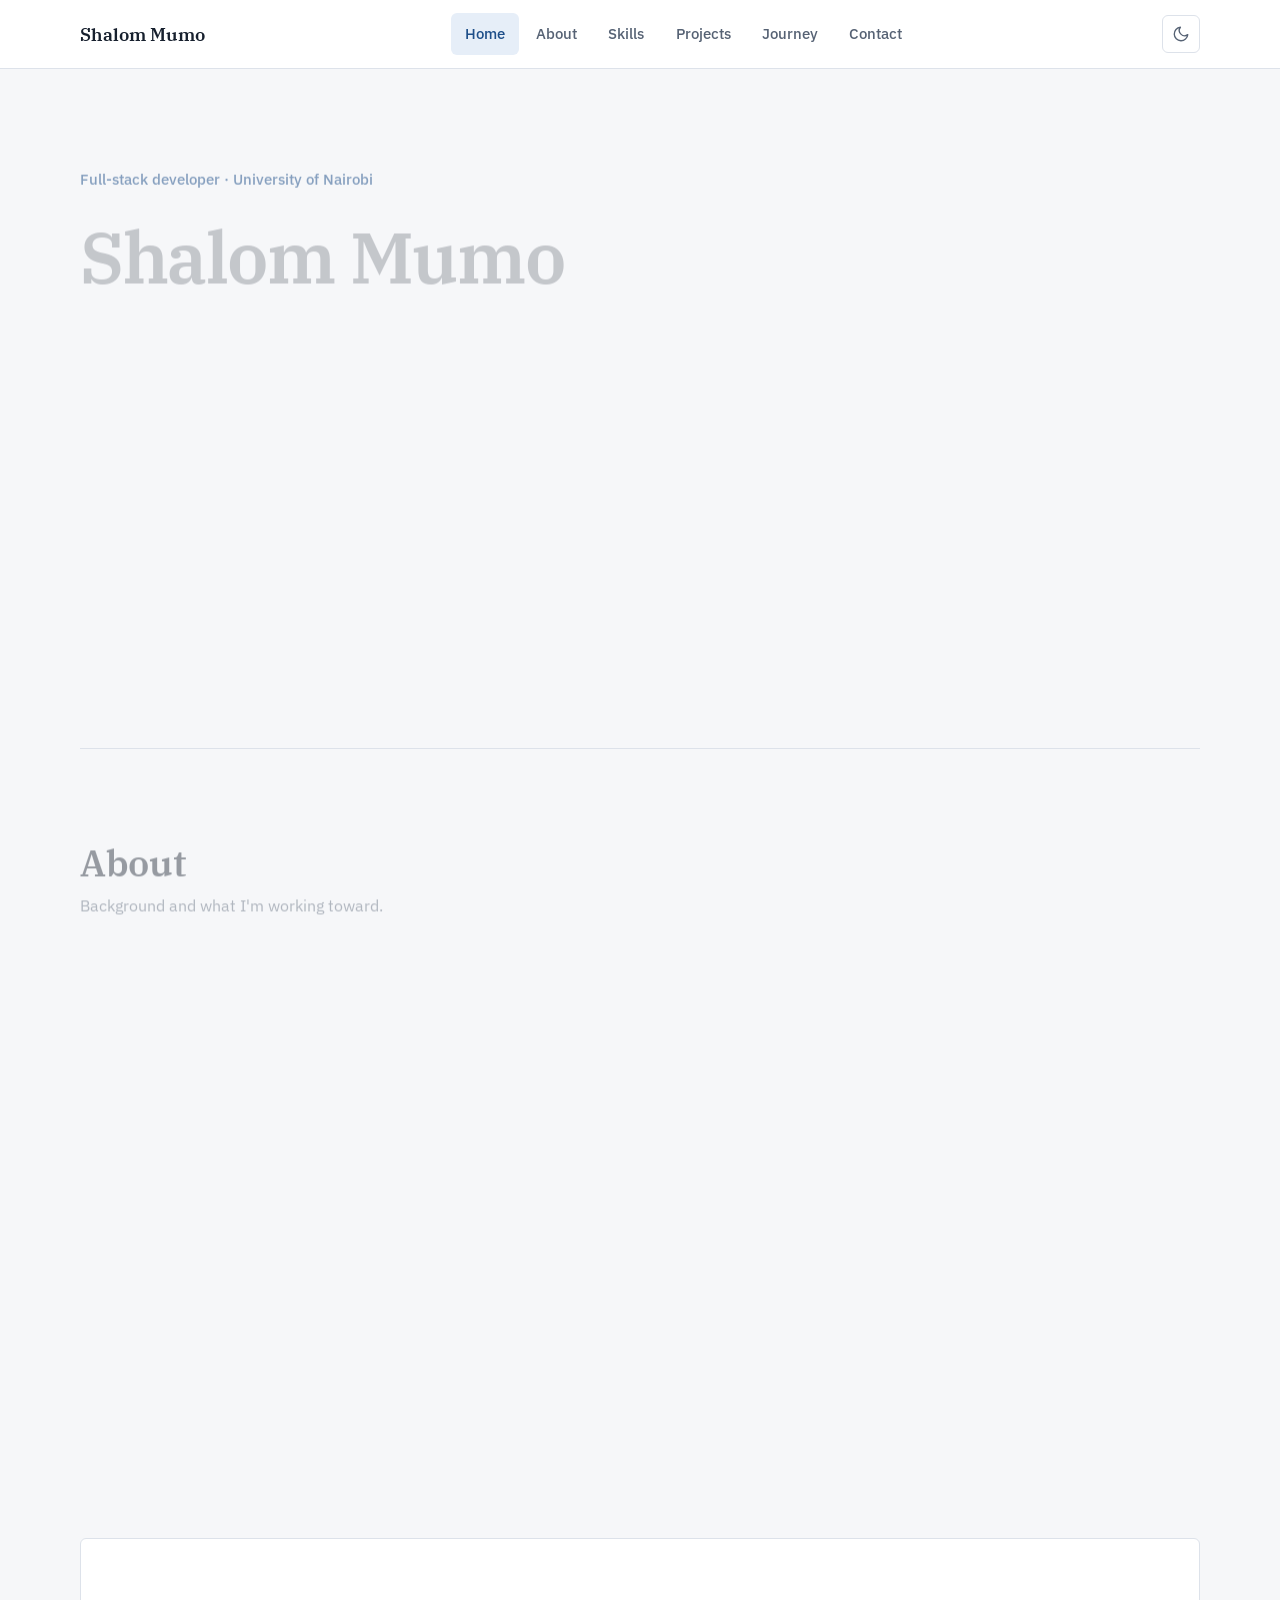
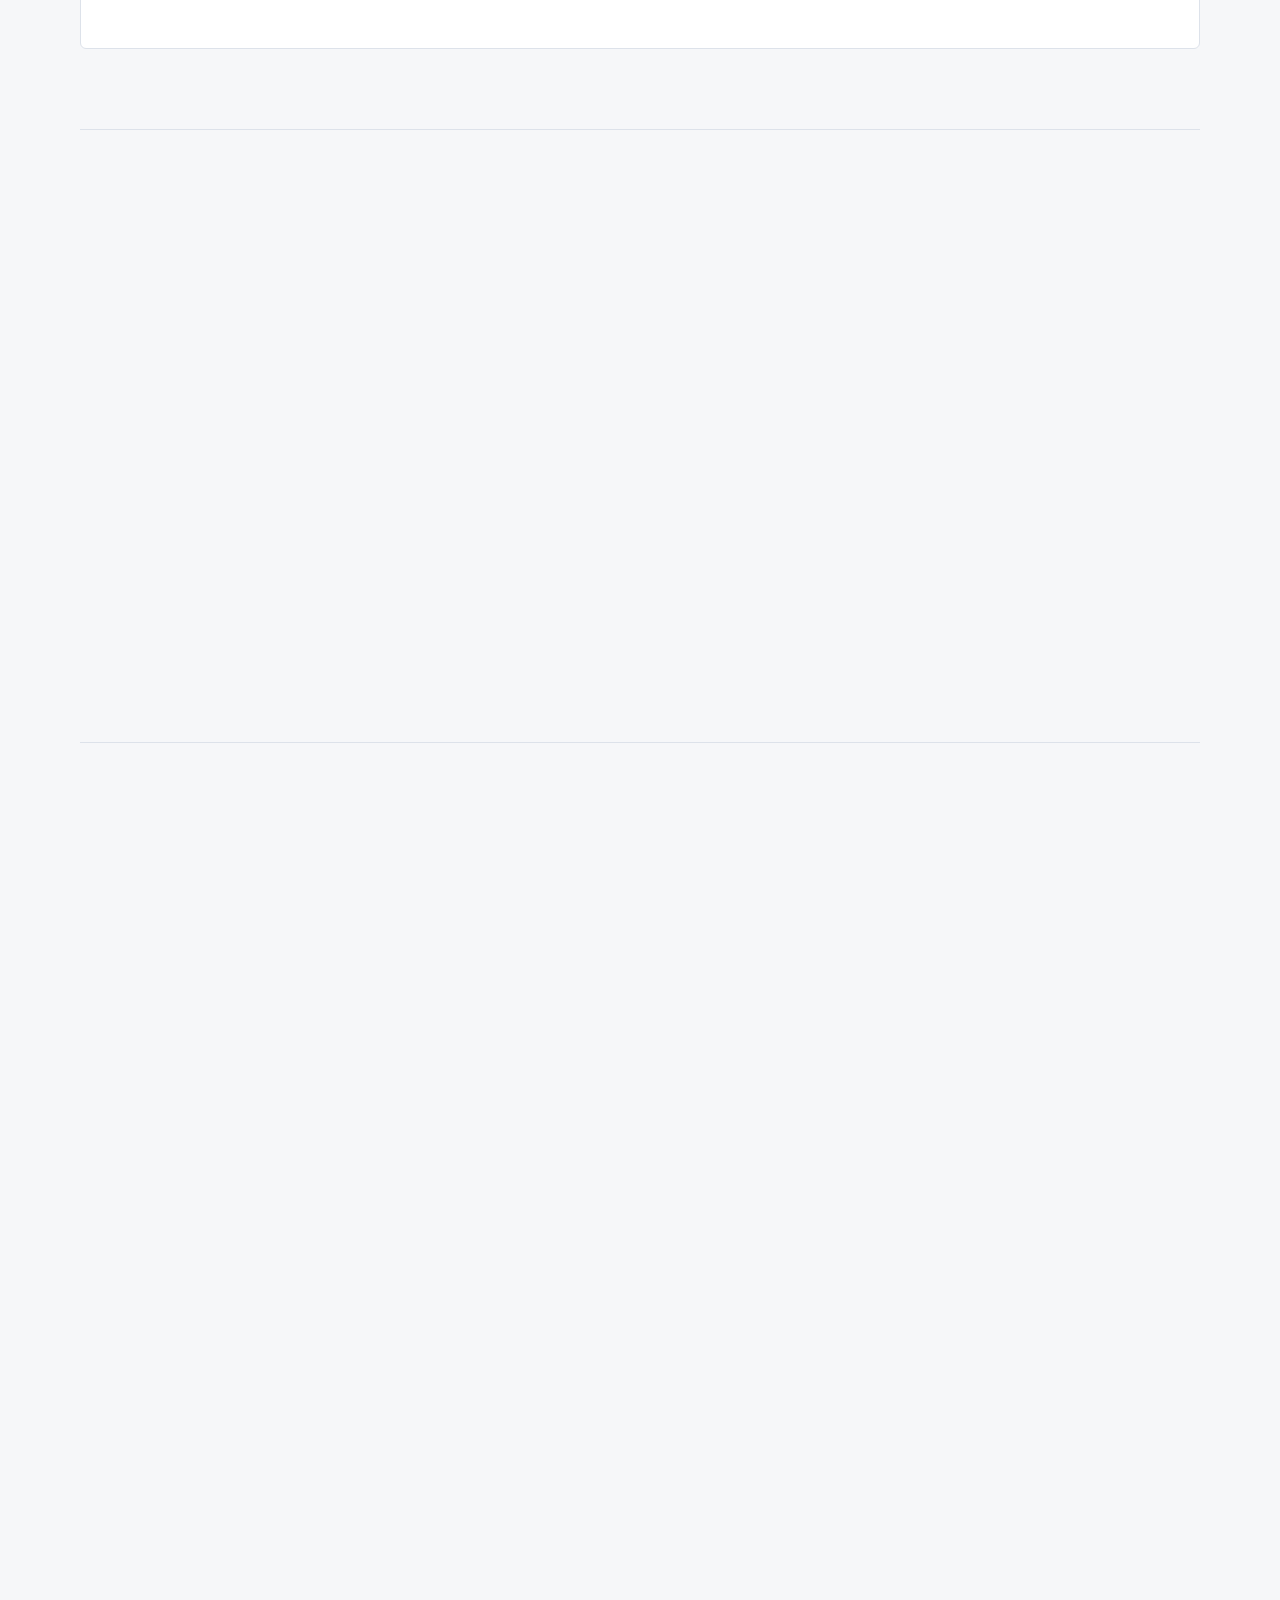
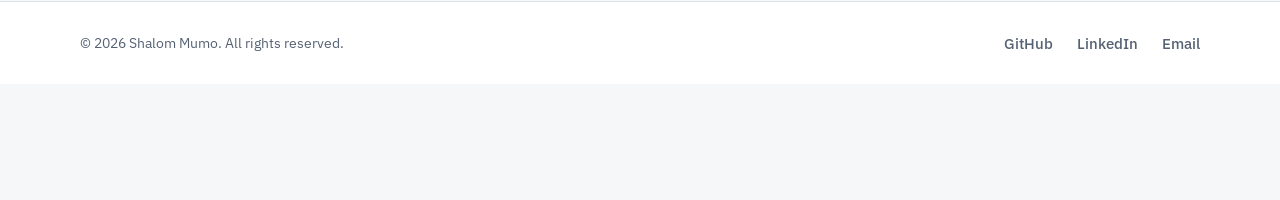
==== index.html @ ebaa8ee2 "Added index.html to enable serving using GitHub pages" ====
<!DOCTYPE html>
<html lang="en">
<head>
	<meta charset="UTF-8">
	<meta name="viewport" content="width=device-width, initial-scale=1.0">
    <meta http-equiv="refresh" content="0; url=templates/landing_page.html">
	<title>Shalom | Portfolio</title>
</head>
<body>

</body>
</html>
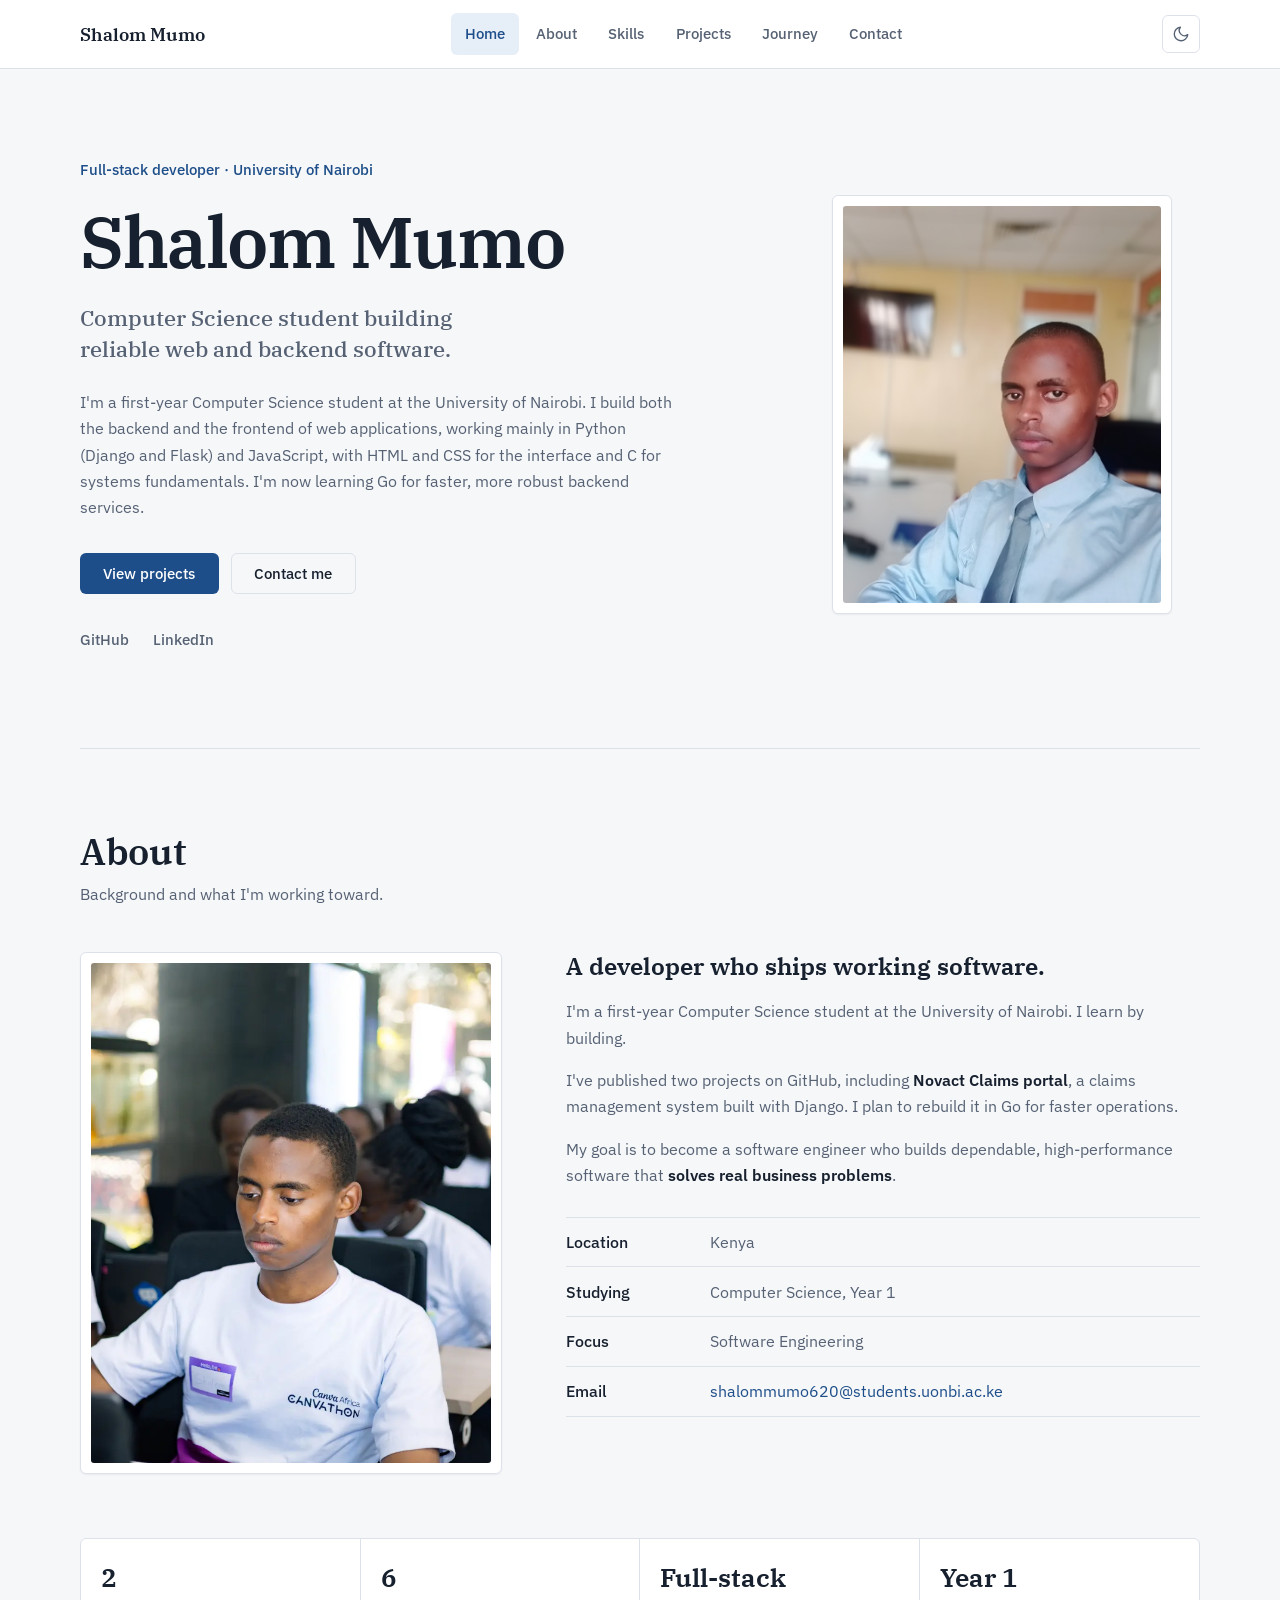
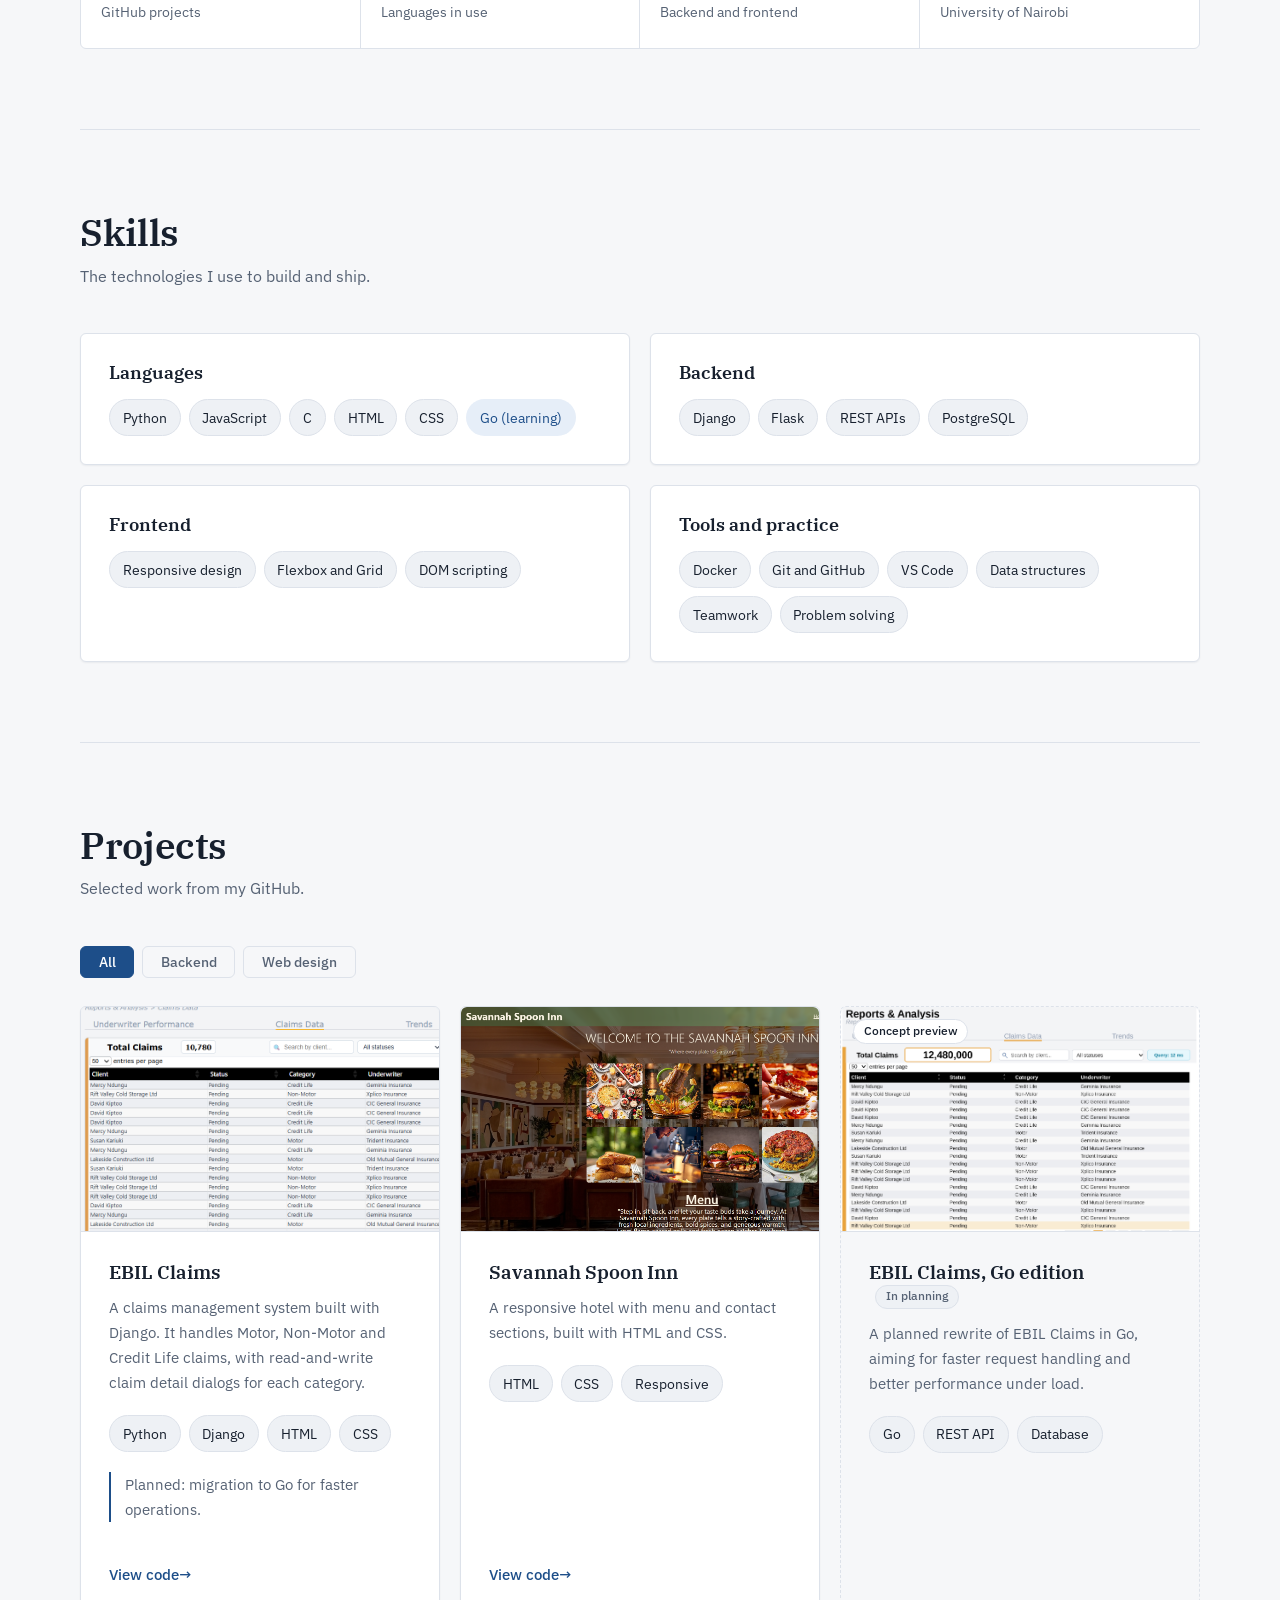
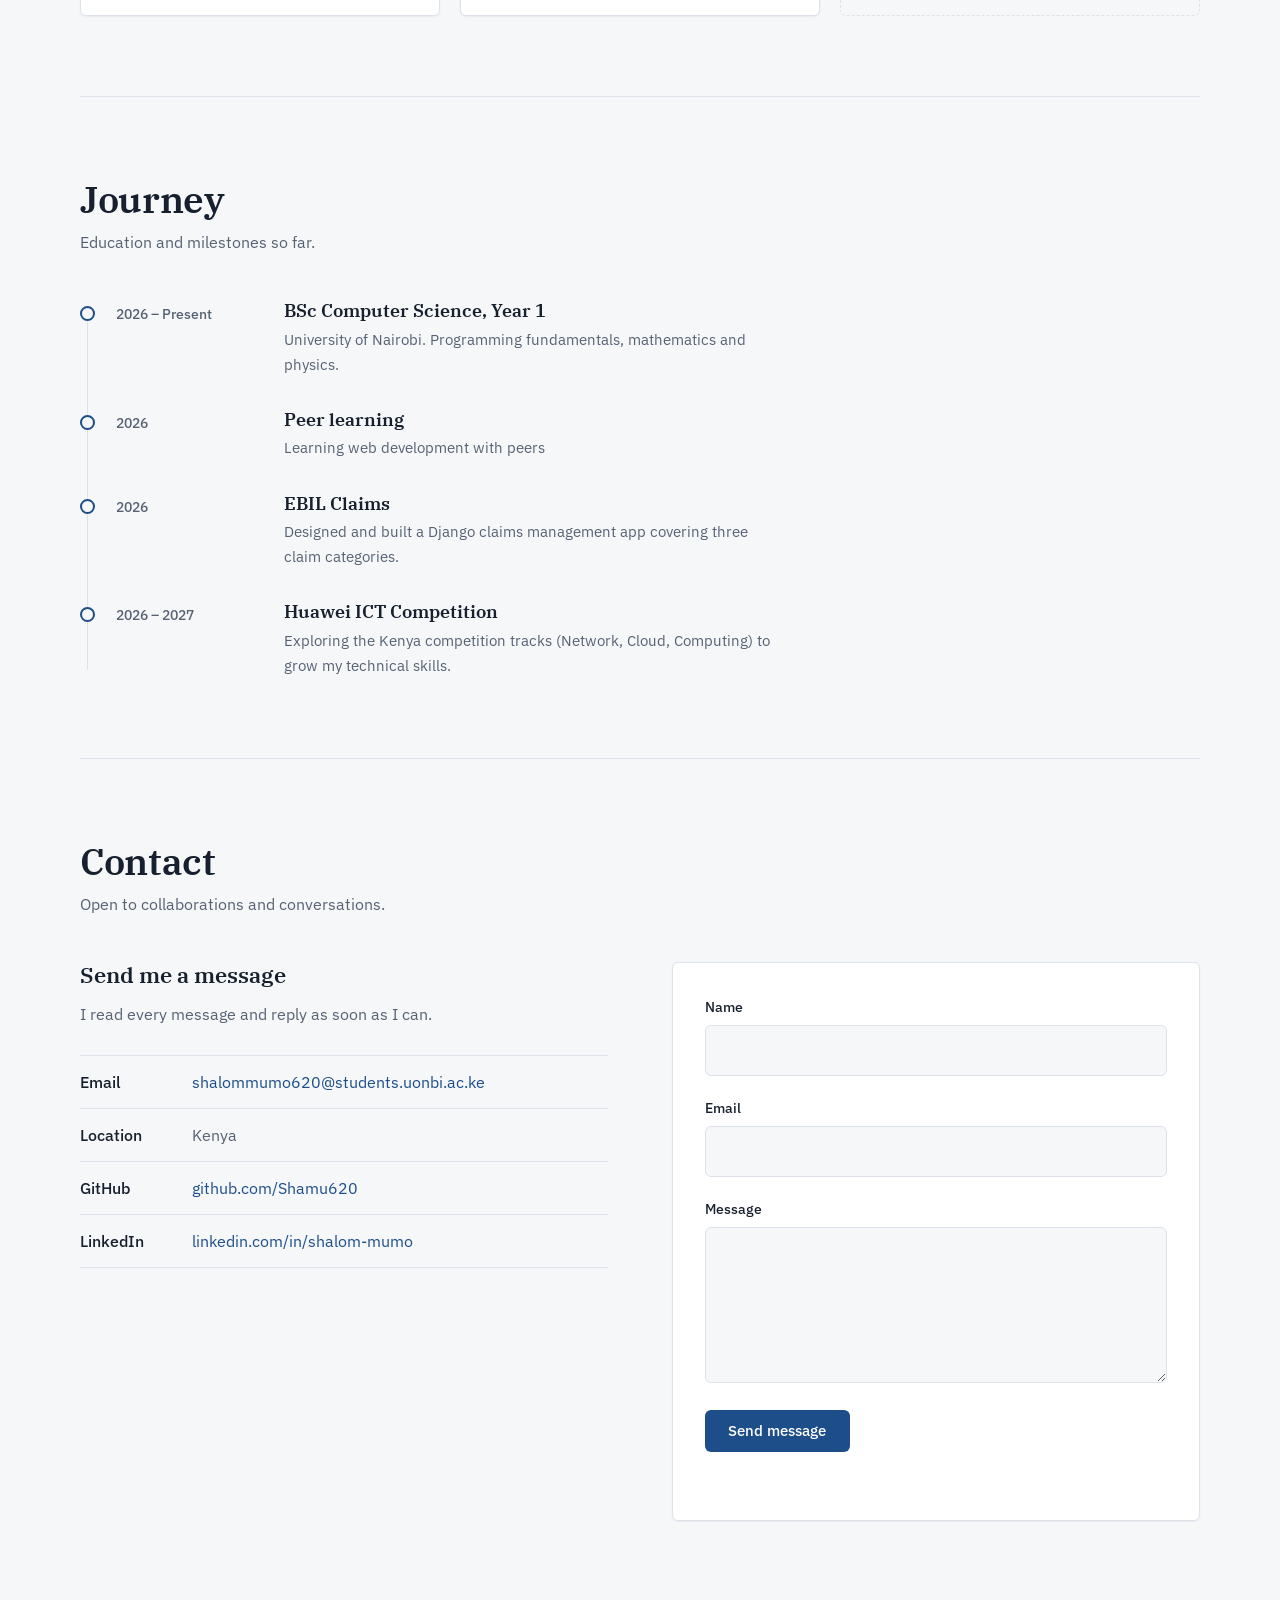
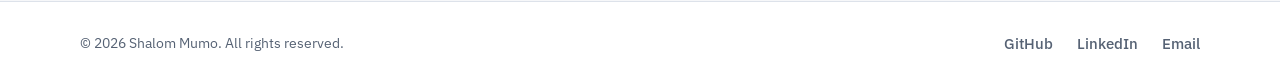
==== commit d3a7f65e: "Corrected the name of the landing page from 'insex.html' to 'index.htm'" ====
--- a/index.html
+++ b/index.html
@@ -1,12 +1,356 @@
 <!DOCTYPE html>
-<html lang="en">
+<html lang="en" data-theme="light">
 <head>
-	<meta charset="UTF-8">
-	<meta name="viewport" content="width=device-width, initial-scale=1.0">
-    <meta http-equiv="refresh" content="0; url=templates/landing_page.html">
-	<title>Shalom | Portfolio</title>
+  <meta charset="UTF-8">
+  <meta name="viewport" content="width=device-width, initial-scale=1.0">
+  <meta name="description" content="Shalom Mumo, full-stack developer and first-year Computer Science student at the University of Nairobi. Python, JavaScript, C and Go.">
+  <meta name="author" content="Shalom Mumo">
+  <meta property="og:type" content="website">
+  <meta property="og:title" content="Shalom Mumo | Full-Stack Developer">
+  <meta property="og:description" content="Computer Science student building reliable web and backend software with Python, JavaScript, C and Go.">
+  <link rel="icon" type="image/svg+xml" href="data:image/svg+xml,%3Csvg%20xmlns='http://www.w3.org/2000/svg'%20viewBox='0%200%2064%2064'%3E%3Crect%20width='64'%20height='64'%20rx='12'%20fill='%231d4e89'/%3E%3Ctext%20x='32'%20y='43'%20text-anchor='middle'%20font-family='IBM%20Plex%20Serif,Georgia,Times%20New%20Roman,serif'%20font-size='30'%20font-weight='700'%20letter-spacing='-1'%20fill='white'%3ESM%3C/text%3E%3C/svg%3E">
+  <title>Shalom Mumo | Full-Stack Developer</title>
+
+  <!-- Enables scroll animations and applies the saved theme before first paint -->
+  <script>
+    (function () {
+      var d = document.documentElement;
+      d.classList.add("js");
+      try {
+        var t = localStorage.getItem("theme");
+        if (t) d.setAttribute("data-theme", t);
+      } catch (e) {}
+    })();
+  </script>
+
+  <link rel="preconnect" href="https://fonts.googleapis.com">
+  <link rel="preconnect" href="https://fonts.gstatic.com" crossorigin>
+  <link href="https://fonts.googleapis.com/css2?family=IBM+Plex+Sans:wght@400;500;600&family=IBM+Plex+Serif:wght@500;600&display=swap" rel="stylesheet">
+  <link rel="stylesheet" href="/static/css/landing_page.css">
 </head>
 <body>
 
+  <a class="skip-link" href="#main">Skip to content</a>
+
+  <!-- ============ HEADER ============ -->
+  <header class="site-header" id="header">
+    <nav class="nav container" aria-label="Primary">
+      <a href="#home" class="logo">Shalom Mumo</a>
+
+      <ul class="nav-links" id="navLinks">
+        <li><a href="#home" class="active">Home</a></li>
+        <li><a href="#about">About</a></li>
+        <li><a href="#skills">Skills</a></li>
+        <li><a href="#projects">Projects</a></li>
+        <li><a href="#journey">Journey</a></li>
+        <li><a href="#contact">Contact</a></li>
+      </ul>
+
+      <div class="nav-actions">
+        <button class="theme-toggle" id="themeToggle" type="button" aria-label="Switch between light and dark theme">
+          <svg class="icon-moon" viewBox="0 0 24 24" width="18" height="18" fill="none" stroke="currentColor" stroke-width="1.8" stroke-linecap="round" stroke-linejoin="round" aria-hidden="true"><path d="M21 12.8A9 9 0 1 1 11.2 3a7 7 0 0 0 9.8 9.8z"/></svg>
+          <svg class="icon-sun" viewBox="0 0 24 24" width="18" height="18" fill="none" stroke="currentColor" stroke-width="1.8" stroke-linecap="round" stroke-linejoin="round" aria-hidden="true"><circle cx="12" cy="12" r="4"/><path d="M12 2v2M12 20v2M4.9 4.9l1.4 1.4M17.7 17.7l1.4 1.4M2 12h2M20 12h2M4.9 19.1l1.4-1.4M17.7 6.3l1.4-1.4"/></svg>
+        </button>
+        <button class="menu-toggle" id="menuToggle" type="button" aria-label="Open menu" aria-expanded="false" aria-controls="navLinks">
+          <span></span><span></span><span></span>
+        </button>
+      </div>
+    </nav>
+  </header>
+
+  <main id="main">
+
+    <!-- ============ HOME ============ -->
+    <section id="home" class="hero container">
+      <div class="hero-text">
+        <p class="hero-kicker">Full-stack developer &middot; University of Nairobi</p>
+        <h1 class="hero-name">Shalom Mumo</h1>
+        <p class="hero-role">Computer Science student building reliable web and backend software.</p>
+        <p class="hero-bio">
+          I'm a first-year Computer Science student at the University of Nairobi. I build both the
+          backend and the frontend of web applications, working mainly in Python (Django and Flask) and JavaScript,
+          with HTML and CSS for the interface and C for systems fundamentals. I'm now learning Go
+          for faster, more robust backend services.
+        </p>
+
+        <div class="hero-buttons">
+          <a href="#projects" class="btn btn-primary">View projects</a>
+          <a href="#contact" class="btn btn-outline">Contact me</a>
+        </div>
+
+        <ul class="socials" aria-label="Profiles">
+          <li><a href="https://github.com/Shamu620/" target="_blank" rel="noopener">GitHub</a></li>
+          <li><a href="https://www.linkedin.com/in/shalom-mumo-5810943a2/" target="_blank" rel="noopener">LinkedIn</a></li>
+        </ul>
+      </div>
+
+      <div class="hero-visual">
+        <figure class="portrait">
+            <img src="/static/images/official_img.jpg" alt="Portrait of Shalom Mumo" fetchpriority="high">
+        </figure>
+      </div>
+    </section>
+
+    <!-- ============ ABOUT ============ -->
+    <section id="about" class="section container">
+      <div class="section-head">
+        <h2>About</h2>
+        <p>Background and what I'm working toward.</p>
+      </div>
+
+      <div class="about-grid">
+        <figure class="about-image">
+          <img src="/static/images/shalom_at_canvathon.png" alt="Shalom Mumo at Canvathon" loading="lazy" decoding="async">
+        </figure>
+
+        <div class="about-text">
+          <h3>A developer who ships working software.</h3>
+          <p>
+            I'm a first-year Computer Science student at the University of Nairobi. I learn by
+            building.
+          </p>
+          <p>
+            I've published two projects on GitHub, including <strong>Novact Claims portal</strong>, a claims
+            management system built with Django. I plan to rebuild it in Go for faster operations.
+          </p>
+          <p>
+            My goal is to become a software engineer who builds dependable, high-performance
+            software that <strong>solves real business problems</strong>.
+          </p>
+
+          <dl class="info-list">
+            <div><dt>Location</dt><dd>Kenya</dd></div>
+            <div><dt>Studying</dt><dd>Computer Science, Year 1</dd></div>
+            <div><dt>Focus</dt><dd>Software Engineering</dd></div>
+            <div><dt>Email</dt><dd><a href="https://mail.google.com/mail/?view=cm&fs=1&to=shalommumo620%40students.uonbi.ac.ke" target="_blank" rel="noopener noreferrer">shalommumo620@students.uonbi.ac.ke</a></dd></div>
+          </dl>
+
+        </div>
+      </div>
+
+      <div class="stats">
+        <div class="stat"><strong>2</strong><span>GitHub projects</span></div>
+        <div class="stat"><strong>6</strong><span>Languages in use</span></div>
+        <div class="stat"><strong>Full-stack</strong><span>Backend and frontend</span></div>
+        <div class="stat"><strong>Year 1</strong><span>University of Nairobi</span></div>
+      </div>
+    </section>
+
+    <!-- ============ SKILLS ============ -->
+    <section id="skills" class="section container">
+      <div class="section-head">
+        <h2>Skills</h2>
+        <p>The technologies I use to build and ship.</p>
+      </div>
+
+      <div class="skills-grid">
+        <div class="skill-card">
+          <h3>Languages</h3>
+          <ul class="chips">
+            <li>Python</li>
+            <li>JavaScript</li>
+            <li>C</li>
+            <li>HTML</li>
+            <li>CSS</li>
+            <li class="chip-learning">Go (learning)</li>
+          </ul>
+        </div>
+
+        <div class="skill-card">
+          <h3>Backend</h3>
+          <ul class="chips">
+            <li>Django</li>
+            <li>Flask</li>
+            <li>REST APIs</li>
+            <li>PostgreSQL</li>
+          </ul>
+        </div>
+
+        <div class="skill-card">
+          <h3>Frontend</h3>
+          <ul class="chips">
+            <li>Responsive design</li>
+            <li>Flexbox and Grid</li>
+            <li>DOM scripting</li>
+          </ul>
+        </div>
+
+        <div class="skill-card">
+          <h3>Tools and practice</h3>
+          <ul class="chips">
+            <li>Docker</li>
+            <li>Git and GitHub</li>
+            <li>VS Code</li>
+            <li>Data structures</li>
+            <li>Teamwork</li>
+            <li>Problem solving</li>
+          </ul>
+        </div>
+      </div>
+    </section>
+
+    <!-- ============ PROJECTS ============ -->
+    <section id="projects" class="section container">
+      <div class="section-head">
+        <h2>Projects</h2>
+        <p>Selected work from my GitHub.</p>
+      </div>
+
+      <div class="filters" id="filters" role="group" aria-label="Filter projects">
+        <button class="filter active" type="button" data-filter="all">All</button>
+        <button class="filter" type="button" data-filter="backend">Backend</button>
+        <button class="filter" type="button" data-filter="web">Web design</button>
+      </div>
+
+      <div class="projects-grid" id="projectsGrid">
+
+        <article class="project-card" data-category="backend">
+          <div class="project-img">
+            <img src="/static/images/novact_claims_dashboard.png" alt="Novact Claims dashboard screenshot" loading="lazy" decoding="async">
+          </div>
+          <div class="project-body">
+            <h3>EBIL Claims</h3>
+            <p>
+              A claims management system built with Django. It handles Motor, Non-Motor and
+              Credit Life claims, with read-and-write claim detail dialogs for each category.
+            </p>
+            <ul class="tags"><li>Python</li><li>Django</li><li>HTML</li><li>CSS</li></ul>
+            <p class="planned">Planned: migration to Go for faster operations.</p>
+            <div class="project-links">
+              <a href="https://github.com/Shamu620/Claims_portal" target="_blank" rel="noopener noreferrer">View code</a>
+            </div>
+          </div>
+        </article>
+
+        <article class="project-card" data-category="web">
+          <div class="project-img">
+            <img src="/static/images/savannah_spoon_inn.png" alt="Savannah Spoon Inn homepage screenshot" loading="lazy" decoding="async">
+          </div>
+          <div class="project-body">
+            <h3>Savannah Spoon Inn</h3>
+            <p>
+              A responsive hotel with menu and contact sections,
+              built with HTML and CSS.
+            </p>
+            <ul class="tags"><li>HTML</li><li>CSS</li><li>Responsive</li></ul>
+            <div class="project-links">
+              <a href="https://github.com/Shamu620/Savannah_spoon_inn" target="_blank" rel="noopener noreferrer">View code</a>
+            </div>
+          </div>
+        </article>
+
+        <article class="project-card upcoming" data-category="backend">
+          <div class="project-img">
+            <img src="/static/images/future_novact_claims_go.png" alt="Concept preview of the planned Go version" loading="lazy" decoding="async">
+            <span class="img-badge">Concept preview</span>
+          </div>
+          <div class="project-body">
+            <h3>EBIL Claims, Go edition <span class="status">In planning</span></h3>
+            <p>
+              A planned rewrite of EBIL Claims in Go, aiming for faster request handling and
+              better performance under load.
+            </p>
+            <ul class="tags"><li>Go</li><li>REST API</li><li>Database</li></ul>
+          </div>
+        </article>
+      </div>
+    </section>
+
+    <!-- ============ JOURNEY ============ -->
+    <section id="journey" class="section container">
+      <div class="section-head">
+        <h2>Journey</h2>
+        <p>Education and milestones so far.</p>
+      </div>
+
+      <ol class="timeline">
+        <li class="t-item">
+          <span class="t-date">2026 &ndash; Present</span>
+          <div class="t-card">
+            <h3>BSc Computer Science, Year 1</h3>
+            <p>University of Nairobi. Programming fundamentals, mathematics and physics.</p>
+          </div>
+        </li>
+        <li class="t-item">
+          <span class="t-date">2026</span>
+          <div class="t-card">
+            <h3>Peer learning</h3>
+            <p>Learning web development with peers</p>
+          </div>
+        </li>
+        <li class="t-item">
+          <span class="t-date">2026</span>
+          <div class="t-card">
+            <h3>EBIL Claims</h3>
+            <p>Designed and built a Django claims management app covering three claim categories.</p>
+          </div>
+        </li>
+        <li class="t-item">
+          <span class="t-date">2026 &ndash; 2027</span>
+          <div class="t-card">
+            <h3>Huawei ICT Competition</h3>
+            <p>Exploring the Kenya competition tracks (Network, Cloud, Computing) to grow my technical skills.</p>
+          </div>
+        </li>
+      </ol>
+    </section>
+
+    <!-- ============ CONTACT ============ -->
+    <section id="contact" class="section container">
+      <div class="section-head">
+        <h2>Contact</h2>
+        <p>Open to collaborations and conversations.</p>
+      </div>
+
+      <div class="contact-grid">
+        <div class="contact-info">
+          <h3>Send me a message</h3>
+          <p>I read every message and reply as soon as I can.</p>
+
+          <ul>
+            <li><span>Email</span><a href="https://mail.google.com/mail/?view=cm&fs=1&to=shalommumo620%40students.uonbi.ac.ke" target="_blank" rel="noopener noreferrer">shalommumo620@students.uonbi.ac.ke</a></li>
+            <li><span>Location</span>Kenya</li>
+            <li><span>GitHub</span><a href="https://github.com/Shamu620/" target="_blank" rel="noopener">github.com/Shamu620</a></li>
+            <li><span>LinkedIn</span><a href="https://www.linkedin.com/in/shalom-mumo-5810943a2/" target="_blank" rel="noopener">linkedin.com/in/shalom-mumo</a></li>
+          </ul>
+        </div>
+
+        <!-- Opens Gmail compose with the message filled in -->
+        <form class="contact-form" id="contactForm">
+          <div class="field">
+            <label for="name">Name</label>
+            <input type="text" id="name" autocomplete="name" required>
+          </div>
+          <div class="field">
+            <label for="email">Email</label>
+            <input type="email" id="email" autocomplete="email" required>
+          </div>
+          <div class="field">
+            <label for="message">Message</label>
+            <textarea id="message" rows="5" required></textarea>
+          </div>
+          <button type="submit" class="btn btn-primary">Send message</button>
+          <p class="form-note" id="formNote" role="status"></p>
+        </form>
+      </div>
+    </section>
+
+  </main>
+
+  <!-- ============ FOOTER ============ -->
+  <footer class="footer">
+    <div class="container footer-inner">
+      <p>&copy; <span id="year"></span> Shalom Mumo. All rights reserved.</p>
+      <ul class="socials">
+        <li><a href="https://github.com/Shamu620/" target="_blank" rel="noopener">GitHub</a></li>
+        <li><a href="https://www.linkedin.com/in/shalom-mumo-5810943a2/" target="_blank" rel="noopener">LinkedIn</a></li>
+        <li><a href="https://mail.google.com/mail/?view=cm&fs=1&to=shalommumo620%40students.uonbi.ac.ke" target="_blank" rel="noopener noreferrer">Email</a></li>
+      </ul>
+    </div>
+  </footer>
+
+  <button class="to-top" id="toTop" type="button" aria-label="Back to top">&uarr;</button>
+
+  <script src="/static/js/landing_page.js"></script>
 </body>
-</html>
+</html>
--- a/static/css/landing_page.css
+++ b/static/css/landing_page.css
@@ -0,0 +1,1127 @@
+:root {
+    --bg: #f6f7f9;
+    --surface: #ffffff;
+    --surface-alt: #eef1f5;
+    --text: #17202e;
+    --muted: #566274;
+    --border: #dde2ea;
+    --accent: #1d4e89;
+    --accent-hover: #163c6b;
+    --accent-soft: #e6eef8;
+    --on-accent: #ffffff;
+    --shadow: 0 1px 2px rgba(15, 30, 51, 0.06);
+    --shadow-lift: 0 10px 24px rgba(15, 30, 51, 0.1);
+    --pulse: rgba(29, 78, 137, 0.35);
+
+    --font-body:
+        "IBM Plex Sans", system-ui, -apple-system, "Segoe UI", Roboto,
+        sans-serif;
+    --font-head: "IBM Plex Serif", Georgia, "Times New Roman", serif;
+
+    --radius: 6px;
+    --header-h: 68px;
+    --max: 1120px;
+    --ease: cubic-bezier(0.22, 0.61, 0.36, 1);
+}
+
+:root[data-theme="dark"] {
+    --bg: #0f1722;
+    --surface: #162131;
+    --surface-alt: #1b2839;
+    --text: #e8ecf2;
+    --muted: #9aa7b8;
+    --border: #26364b;
+    --accent: #7aa7e0;
+    --accent-hover: #9cbcec;
+    --accent-soft: #1d2f47;
+    --on-accent: #0f1722;
+    --shadow: none;
+    --shadow-lift: 0 10px 24px rgba(0, 0, 0, 0.35);
+    --pulse: rgba(122, 167, 224, 0.4);
+}
+
+/* ---------- Base ---------- */
+*,
+*::before,
+*::after {
+    box-sizing: border-box;
+}
+
+html {
+    scroll-behavior: smooth;
+    scroll-padding-top: calc(var(--header-h) + 12px);
+}
+
+body {
+    margin: 0;
+    font-family: var(--font-body);
+    font-size: 1rem;
+    line-height: 1.65;
+    color: var(--text);
+    background: var(--bg);
+    -webkit-font-smoothing: antialiased;
+}
+
+img {
+    display: block;
+    max-width: 100%;
+    height: auto;
+}
+a {
+    color: var(--accent);
+    text-decoration: none;
+}
+a:hover {
+    color: var(--accent-hover);
+    text-decoration: underline;
+    text-underline-offset: 3px;
+}
+ul,
+ol,
+dl {
+    margin: 0;
+    padding: 0;
+    list-style: none;
+}
+h1,
+h2,
+h3,
+p,
+figure,
+dd {
+    margin: 0;
+}
+
+h1,
+h2,
+h3 {
+    font-family: var(--font-head);
+    font-weight: 600;
+    line-height: 1.2;
+    color: var(--text);
+}
+
+:focus-visible {
+    outline: 2px solid var(--accent);
+    outline-offset: 3px;
+    border-radius: 3px;
+}
+
+.container {
+    width: min(100% - 2.5rem, var(--max));
+    margin-inline: auto;
+}
+
+.skip-link {
+    position: absolute;
+    left: 1rem;
+    top: -4rem;
+    z-index: 200;
+    background: var(--accent);
+    color: var(--on-accent);
+    padding: 0.6rem 1rem;
+    border-radius: var(--radius);
+}
+.skip-link:focus {
+    top: 1rem;
+    color: var(--on-accent);
+}
+
+/* ---------- Motion foundations ---------- */
+@keyframes fadeUp {
+    from {
+        opacity: 0;
+        transform: translateY(20px);
+    }
+}
+@keyframes fadeIn {
+    from {
+        opacity: 0;
+    }
+}
+@keyframes heroVisual {
+    from {
+        opacity: 0;
+        transform: translateY(14px) scale(0.98);
+    }
+}
+@keyframes cardPop {
+    from {
+        opacity: 0;
+        transform: translateY(10px) scale(0.97);
+    }
+}
+@keyframes dotPulse {
+    0% {
+        box-shadow: 0 0 0 0 var(--pulse);
+    }
+    70%,
+    100% {
+        box-shadow: 0 0 0 9px transparent;
+    }
+}
+
+/* Scroll reveal. Only active when JS has added .js to <html>,
+   so content is never hidden if scripts fail to load. */
+.js .reveal {
+    opacity: 0;
+}
+.js .reveal.in-view {
+    opacity: 1;
+    animation: fadeUp 0.7s var(--ease) var(--d, 0s) backwards;
+}
+
+/* Smooth colour change when switching theme */
+html.theme-anim,
+html.theme-anim *,
+html.theme-anim *::before,
+html.theme-anim *::after {
+    transition:
+        background-color 0.35s var(--ease),
+        color 0.35s var(--ease),
+        border-color 0.35s var(--ease) !important;
+}
+
+/* Scroll progress bar */
+.scroll-progress {
+    position: fixed;
+    top: 0;
+    left: 0;
+    width: 100%;
+    height: 2px;
+    background: var(--accent);
+    transform: scaleX(0);
+    transform-origin: 0 50%;
+    z-index: 150;
+    pointer-events: none;
+}
+
+/* ---------- Buttons ---------- */
+.btn {
+    display: inline-flex;
+    align-items: center;
+    justify-content: center;
+    padding: 0.75rem 1.4rem;
+    font: 500 0.95rem/1 var(--font-body);
+    border-radius: var(--radius);
+    border: 1px solid transparent;
+    cursor: pointer;
+    transition:
+        background-color 0.2s,
+        color 0.2s,
+        border-color 0.2s,
+        transform 0.2s var(--ease),
+        box-shadow 0.2s var(--ease);
+}
+.btn:hover {
+    text-decoration: none;
+    transform: translateY(-2px);
+}
+.btn:active {
+    transform: translateY(0);
+}
+.btn-primary {
+    background: var(--accent);
+    color: var(--on-accent);
+}
+.btn-primary:hover {
+    background: var(--accent-hover);
+    color: var(--on-accent);
+    box-shadow: var(--shadow-lift);
+}
+.btn-outline {
+    background: transparent;
+    color: var(--text);
+    border-color: var(--border);
+}
+.btn-outline:hover {
+    border-color: var(--accent);
+    color: var(--accent);
+}
+
+/* ---------- Header ---------- */
+.site-header {
+    position: sticky;
+    top: 0;
+    z-index: 100;
+    background: var(--surface);
+    border-bottom: 1px solid var(--border);
+    transition: box-shadow 0.3s var(--ease);
+}
+.site-header.scrolled {
+    box-shadow: 0 6px 18px rgba(15, 30, 51, 0.08);
+}
+:root[data-theme="dark"] .site-header.scrolled {
+    box-shadow: 0 6px 18px rgba(0, 0, 0, 0.35);
+}
+.nav {
+    height: var(--header-h);
+    display: flex;
+    align-items: center;
+    justify-content: space-between;
+    gap: 1.5rem;
+}
+.logo {
+    font-family: var(--font-head);
+    font-weight: 600;
+    font-size: 1.15rem;
+    color: var(--text);
+}
+.logo:hover {
+    color: var(--text);
+    text-decoration: none;
+}
+
+.nav-links {
+    display: flex;
+    gap: 0.25rem;
+}
+.nav-links a {
+    display: block;
+    padding: 0.5rem 0.85rem;
+    font-size: 0.95rem;
+    font-weight: 500;
+    color: var(--muted);
+    border-radius: var(--radius);
+    transition:
+        color 0.2s,
+        background-color 0.2s;
+}
+.nav-links a:hover {
+    color: var(--text);
+    background: var(--surface-alt);
+    text-decoration: none;
+}
+.nav-links a.active {
+    color: var(--accent);
+    background: var(--accent-soft);
+}
+
+.nav-actions {
+    display: flex;
+    align-items: center;
+    gap: 0.5rem;
+}
+
+.theme-toggle {
+    display: grid;
+    place-items: center;
+    width: 38px;
+    height: 38px;
+    background: transparent;
+    color: var(--muted);
+    border: 1px solid var(--border);
+    border-radius: var(--radius);
+    cursor: pointer;
+    transition:
+        color 0.2s,
+        border-color 0.2s;
+}
+.theme-toggle:hover {
+    color: var(--accent);
+    border-color: var(--accent);
+}
+.theme-toggle svg {
+    transition: transform 0.4s var(--ease);
+}
+.theme-toggle:hover svg {
+    transform: rotate(20deg);
+}
+.icon-sun {
+    display: none;
+}
+:root[data-theme="dark"] .icon-sun {
+    display: block;
+}
+:root[data-theme="dark"] .icon-moon {
+    display: none;
+}
+
+.menu-toggle {
+    display: none;
+    flex-direction: column;
+    justify-content: center;
+    gap: 5px;
+    width: 38px;
+    height: 38px;
+    padding: 0 9px;
+    background: transparent;
+    border: 1px solid var(--border);
+    border-radius: var(--radius);
+    cursor: pointer;
+}
+.menu-toggle span {
+    display: block;
+    height: 2px;
+    background: var(--text);
+    border-radius: 2px;
+    transition:
+        transform 0.3s var(--ease),
+        opacity 0.2s;
+}
+.menu-toggle[aria-expanded="true"] span:nth-child(1) {
+    transform: translateY(7px) rotate(45deg);
+}
+.menu-toggle[aria-expanded="true"] span:nth-child(2) {
+    opacity: 0;
+}
+.menu-toggle[aria-expanded="true"] span:nth-child(3) {
+    transform: translateY(-7px) rotate(-45deg);
+}
+
+/* ---------- Hero ---------- */
+.hero {
+    display: grid;
+    grid-template-columns: 1.25fr 0.75fr;
+    align-items: center;
+    gap: 4rem;
+    padding-block: 5.5rem 6rem;
+}
+
+/* Staggered entrance on page load (CSS only) */
+.hero-text > * {
+    animation: fadeUp 0.8s var(--ease) backwards;
+}
+.hero-text > :nth-child(1) {
+    animation-delay: 0.05s;
+}
+.hero-text > :nth-child(2) {
+    animation-delay: 0.15s;
+}
+.hero-text > :nth-child(3) {
+    animation-delay: 0.25s;
+}
+.hero-text > :nth-child(4) {
+    animation-delay: 0.35s;
+}
+.hero-text > :nth-child(5) {
+    animation-delay: 0.45s;
+}
+.hero-text > :nth-child(6) {
+    animation-delay: 0.55s;
+}
+.hero-visual {
+    animation: heroVisual 0.9s var(--ease) 0.25s backwards;
+}
+
+.hero-kicker {
+    font-size: 0.95rem;
+    font-weight: 500;
+    color: var(--accent);
+    margin-bottom: 1rem;
+}
+.hero-name {
+    font-size: clamp(2.8rem, 6vw, 4.5rem);
+    letter-spacing: -0.02em;
+    margin-bottom: 1.1rem;
+}
+.hero-role {
+    font-family: var(--font-head);
+    font-size: clamp(1.15rem, 2vw, 1.4rem);
+    font-weight: 500;
+    color: var(--muted);
+    max-width: 30ch;
+    margin-bottom: 1.5rem;
+    line-height: 1.4;
+}
+.hero-bio {
+    max-width: 60ch;
+    color: var(--muted);
+    margin-bottom: 2rem;
+}
+.hero-buttons {
+    display: flex;
+    flex-wrap: wrap;
+    gap: 0.75rem;
+    margin-bottom: 2rem;
+}
+
+.socials {
+    display: flex;
+    gap: 1.5rem;
+}
+.socials a {
+    font-size: 0.95rem;
+    font-weight: 500;
+    color: var(--muted);
+}
+.socials a:hover {
+    color: var(--accent);
+}
+
+.portrait {
+    width: min(100%, 340px);
+    margin-inline: auto;
+    border: 1px solid var(--border);
+    border-radius: var(--radius);
+    background: var(--surface);
+    padding: 10px;
+    box-shadow: var(--shadow);
+    overflow: hidden;
+}
+.portrait img {
+    width: 100%;
+    aspect-ratio: 4 / 5;
+    object-fit: cover;
+    border-radius: 3px;
+    transition: transform 0.8s var(--ease);
+}
+.portrait:hover img {
+    transform: scale(1.03);
+}
+
+/* ---------- Sections ---------- */
+.section {
+    padding-block: 5rem;
+    border-top: 1px solid var(--border);
+}
+
+.section-head {
+    margin-bottom: 2.75rem;
+    max-width: 60ch;
+}
+.section-head h2 {
+    font-size: clamp(1.8rem, 3.5vw, 2.3rem);
+    margin-bottom: 0.5rem;
+    letter-spacing: -0.01em;
+}
+.section-head p {
+    color: var(--muted);
+}
+
+/* ---------- About ---------- */
+.about-grid {
+    display: grid;
+    grid-template-columns: 0.8fr 1.2fr;
+    gap: 4rem;
+    align-items: start;
+}
+.about-image {
+    border: 1px solid var(--border);
+    border-radius: var(--radius);
+    background: var(--surface);
+    padding: 10px;
+    box-shadow: var(--shadow);
+    overflow: hidden;
+}
+.about-image img {
+    width: 100%;
+    aspect-ratio: 4 / 5;
+    object-fit: cover;
+    border-radius: 3px;
+    transition: transform 0.8s var(--ease);
+}
+.about-image:hover img {
+    transform: scale(1.03);
+}
+
+.about-text h3 {
+    font-size: 1.5rem;
+    margin-bottom: 1.1rem;
+}
+.about-text p {
+    color: var(--muted);
+    margin-bottom: 1rem;
+    max-width: 62ch;
+}
+.about-text strong {
+    color: var(--text);
+    font-weight: 600;
+}
+
+.info-list {
+    margin: 1.75rem 0;
+    border-top: 1px solid var(--border);
+}
+.info-list div {
+    display: grid;
+    grid-template-columns: 8rem 1fr;
+    gap: 1rem;
+    padding: 0.7rem 0;
+    border-bottom: 1px solid var(--border);
+}
+.info-list dt {
+    font-weight: 500;
+    color: var(--text);
+}
+.info-list dd {
+    color: var(--muted);
+}
+
+.stats {
+    display: grid;
+    grid-template-columns: repeat(4, 1fr);
+    margin-top: 4rem;
+    background: var(--surface);
+    border: 1px solid var(--border);
+    border-radius: var(--radius);
+}
+.stat {
+    padding: 1.5rem 1.25rem;
+    border-right: 1px solid var(--border);
+}
+.stat:last-child {
+    border-right: 0;
+}
+.stat strong {
+    display: block;
+    font-family: var(--font-head);
+    font-size: 1.6rem;
+    font-weight: 600;
+    line-height: 1.2;
+    margin-bottom: 0.25rem;
+    font-variant-numeric: tabular-nums;
+}
+.stat span {
+    font-size: 0.9rem;
+    color: var(--muted);
+}
+
+/* ---------- Image placeholders (swap for real <img> later) ---------- */
+.img-placeholder {
+    display: flex;
+    flex-direction: column;
+    align-items: center;
+    justify-content: center;
+    gap: 0.35rem;
+    width: 100%;
+    padding: 1rem;
+    text-align: center;
+    color: var(--muted);
+    background: var(--surface-alt);
+    border: 1px dashed var(--border);
+    border-radius: 3px;
+}
+.img-placeholder strong {
+    font-size: 0.9rem;
+    font-weight: 500;
+    color: var(--text);
+    max-width: 26ch;
+    line-height: 1.35;
+}
+.img-placeholder small {
+    font-size: 0.8rem;
+}
+.ph-portrait {
+    aspect-ratio: 4 / 5;
+}
+
+.project-img {
+    position: relative;
+    overflow: hidden;
+    border-bottom: 1px solid var(--border);
+    background: var(--surface-alt);
+}
+.project-img img,
+.project-img .img-placeholder {
+    width: 100%;
+    aspect-ratio: 16 / 10;
+    object-fit: cover;
+    border: 0;
+    border-radius: var(--radius) var(--radius) 0 0;
+}
+.project-img img {
+    transition: transform 0.6s var(--ease);
+}
+.project-card:hover .project-img img {
+    transform: scale(1.04);
+}
+.img-badge {
+    position: absolute;
+    top: 0.75rem;
+    left: 0.75rem;
+    padding: 0.2rem 0.6rem;
+    font: 500 0.75rem/1.4 var(--font-body);
+    color: var(--text);
+    background: var(--surface);
+    border: 1px solid var(--border);
+    border-radius: 999px;
+}
+
+/* ---------- Skills ---------- */
+.skills-grid {
+    display: grid;
+    grid-template-columns: repeat(2, 1fr);
+    gap: 1.25rem;
+}
+.skill-card {
+    background: var(--surface);
+    border: 1px solid var(--border);
+    border-radius: var(--radius);
+    padding: 1.75rem;
+    box-shadow: var(--shadow);
+    transition:
+        border-color 0.2s,
+        transform 0.25s var(--ease),
+        box-shadow 0.25s var(--ease);
+}
+.skill-card:hover {
+    border-color: var(--accent);
+    transform: translateY(-3px);
+    box-shadow: var(--shadow-lift);
+}
+.skill-card h3 {
+    font-size: 1.1rem;
+    margin-bottom: 1rem;
+}
+
+.chips,
+.tags {
+    display: flex;
+    flex-wrap: wrap;
+    gap: 0.5rem;
+}
+.chips li,
+.tags li {
+    padding: 0.35rem 0.8rem;
+    font-size: 0.9rem;
+    color: var(--text);
+    background: var(--surface-alt);
+    border: 1px solid var(--border);
+    border-radius: 999px;
+    transition:
+        background-color 0.2s,
+        border-color 0.2s,
+        color 0.2s;
+}
+.chips li:hover {
+    background: var(--accent-soft);
+    border-color: var(--accent);
+    color: var(--accent);
+}
+.chips li.chip-learning {
+    background: var(--accent-soft);
+    border-color: transparent;
+    color: var(--accent);
+}
+
+/* ---------- Projects ---------- */
+.filters {
+    display: flex;
+    flex-wrap: wrap;
+    gap: 0.5rem;
+    margin-bottom: 1.75rem;
+}
+.filter {
+    padding: 0.5rem 1.1rem;
+    font: 500 0.9rem/1 var(--font-body);
+    color: var(--muted);
+    background: transparent;
+    border: 1px solid var(--border);
+    border-radius: var(--radius);
+    cursor: pointer;
+    transition:
+        color 0.2s,
+        border-color 0.2s,
+        background-color 0.2s;
+}
+.filter:hover {
+    color: var(--text);
+    border-color: var(--muted);
+}
+.filter.active {
+    background: var(--accent);
+    border-color: var(--accent);
+    color: var(--on-accent);
+}
+
+.projects-grid {
+    display: grid;
+    grid-template-columns: repeat(3, 1fr);
+    gap: 1.25rem;
+}
+.project-card {
+    overflow: hidden;
+    display: flex;
+    flex-direction: column;
+    background: var(--surface);
+    border: 1px solid var(--border);
+    border-radius: var(--radius);
+    box-shadow: var(--shadow);
+    transition:
+        border-color 0.2s,
+        transform 0.25s var(--ease),
+        box-shadow 0.25s var(--ease);
+}
+.project-card:hover {
+    border-color: var(--accent);
+}
+.project-card:not(.upcoming):hover {
+    transform: translateY(-4px);
+    box-shadow: var(--shadow-lift);
+}
+.project-card.hidden {
+    display: none;
+}
+.project-card.pop {
+    animation: cardPop 0.45s var(--ease) var(--d, 0s) backwards;
+}
+.project-body {
+    display: flex;
+    flex-direction: column;
+    flex: 1;
+    padding: 1.75rem;
+}
+.project-body h3 {
+    font-size: 1.2rem;
+    margin-bottom: 0.75rem;
+}
+.project-body > p {
+    color: var(--muted);
+    font-size: 0.95rem;
+    margin-bottom: 1.25rem;
+}
+.project-body .tags {
+    margin-bottom: 1.25rem;
+}
+.planned {
+    font-size: 0.9rem;
+    color: var(--muted);
+    padding-left: 0.85rem;
+    border-left: 2px solid var(--accent);
+}
+.project-links {
+    margin-top: auto;
+    padding-top: 1.25rem;
+    font-weight: 500;
+    font-size: 0.95rem;
+}
+.project-links a::after {
+    content: " \2192";
+    display: inline-block;
+    transition: transform 0.2s var(--ease);
+}
+.project-links a:hover::after {
+    transform: translateX(4px);
+}
+.project-card .planned + .project-links {
+    padding-top: 1.25rem;
+}
+
+.status {
+    display: inline-block;
+    margin-left: 0.4rem;
+    vertical-align: middle;
+    padding: 0.15rem 0.6rem;
+    font: 500 0.75rem/1.4 var(--font-body);
+    color: var(--muted);
+    background: var(--surface-alt);
+    border: 1px solid var(--border);
+    border-radius: 999px;
+}
+.upcoming {
+    background: transparent;
+    border-style: dashed;
+    box-shadow: none;
+}
+
+/* ---------- Journey ---------- */
+.timeline {
+    position: relative;
+    max-width: 760px;
+}
+.timeline::before {
+    content: "";
+    position: absolute;
+    left: 7px;
+    top: 8px;
+    bottom: 8px;
+    width: 1px;
+    background: var(--border);
+}
+/* Line draws itself as the section scrolls into view */
+.js .timeline::before {
+    transform: scaleY(0);
+    transform-origin: top;
+    transition: transform 1.3s var(--ease);
+}
+.js .timeline.in-view::before {
+    transform: scaleY(1);
+}
+.t-item {
+    position: relative;
+    display: grid;
+    grid-template-columns: 9rem 1fr;
+    gap: 1.5rem;
+    padding: 0 0 2rem 2.25rem;
+}
+.t-item:last-child {
+    padding-bottom: 0;
+}
+.t-item::before {
+    content: "";
+    position: absolute;
+    left: 0;
+    top: 6px;
+    width: 15px;
+    height: 15px;
+    border-radius: 50%;
+    background: var(--bg);
+    border: 2px solid var(--accent);
+}
+/* Gentle pulse marks the current stage */
+.t-item:first-child::before {
+    animation: dotPulse 2.4s ease-out infinite;
+}
+.t-date {
+    font-size: 0.9rem;
+    font-weight: 500;
+    color: var(--muted);
+    padding-top: 2px;
+}
+.t-card h3 {
+    font-size: 1.1rem;
+    margin-bottom: 0.35rem;
+}
+.t-card p {
+    color: var(--muted);
+    font-size: 0.95rem;
+    max-width: 55ch;
+}
+
+/* ---------- Contact ---------- */
+.contact-grid {
+    display: grid;
+    grid-template-columns: 1fr 1fr;
+    gap: 4rem;
+    align-items: start;
+}
+.contact-info h3 {
+    font-size: 1.4rem;
+    margin-bottom: 0.75rem;
+}
+.contact-info > p {
+    color: var(--muted);
+    margin-bottom: 1.75rem;
+}
+.contact-info ul {
+    border-top: 1px solid var(--border);
+}
+.contact-info li {
+    display: grid;
+    grid-template-columns: 6rem 1fr;
+    gap: 1rem;
+    padding: 0.8rem 0;
+    border-bottom: 1px solid var(--border);
+    color: var(--muted);
+}
+.contact-info li span {
+    font-weight: 500;
+    color: var(--text);
+}
+
+.contact-form {
+    background: var(--surface);
+    border: 1px solid var(--border);
+    border-radius: var(--radius);
+    padding: 2rem;
+    box-shadow: var(--shadow);
+}
+.field {
+    margin-bottom: 1.25rem;
+}
+.field label {
+    display: block;
+    margin-bottom: 0.4rem;
+    font-size: 0.9rem;
+    font-weight: 500;
+}
+.field input,
+.field textarea {
+    width: 100%;
+    padding: 0.7rem 0.85rem;
+    font: inherit;
+    color: var(--text);
+    background: var(--bg);
+    border: 1px solid var(--border);
+    border-radius: var(--radius);
+    transition:
+        border-color 0.2s,
+        box-shadow 0.2s;
+}
+.field textarea {
+    resize: vertical;
+    min-height: 130px;
+}
+.field input:focus,
+.field textarea:focus {
+    outline: none;
+    border-color: var(--accent);
+    box-shadow: 0 0 0 3px var(--accent-soft);
+}
+.form-note {
+    margin-top: 1rem;
+    font-size: 0.9rem;
+    color: var(--accent);
+    min-height: 1.4em;
+}
+.form-note:not(:empty) {
+    animation: fadeIn 0.4s var(--ease);
+}
+
+/* ---------- Footer ---------- */
+.footer {
+    border-top: 1px solid var(--border);
+    background: var(--surface);
+}
+.footer-inner {
+    display: flex;
+    justify-content: space-between;
+    align-items: center;
+    flex-wrap: wrap;
+    gap: 1rem;
+    padding-block: 1.75rem;
+}
+.footer p {
+    font-size: 0.9rem;
+    color: var(--muted);
+}
+
+/* ---------- Back to top ---------- */
+.to-top {
+    position: fixed;
+    right: 1.25rem;
+    bottom: 1.25rem;
+    z-index: 90;
+    width: 42px;
+    height: 42px;
+    background: var(--surface);
+    color: var(--text);
+    border: 1px solid var(--border);
+    border-radius: var(--radius);
+    font-size: 1.1rem;
+    cursor: pointer;
+    box-shadow: var(--shadow);
+    opacity: 0;
+    visibility: hidden;
+    transform: translateY(8px);
+    transition:
+        opacity 0.25s,
+        visibility 0.25s,
+        transform 0.25s var(--ease),
+        border-color 0.2s,
+        color 0.2s;
+}
+.to-top.show {
+    opacity: 1;
+    visibility: visible;
+    transform: translateY(0);
+}
+.to-top:hover {
+    border-color: var(--accent);
+    color: var(--accent);
+}
+
+/* ---------- Responsive ---------- */
+@media (max-width: 960px) {
+    .hero {
+        grid-template-columns: 1fr;
+        gap: 3rem;
+        padding-block: 3.5rem 4rem;
+    }
+    .hero-visual {
+        order: -1;
+    }
+    .portrait {
+        width: min(100%, 260px);
+        margin-inline: 0;
+    }
+    .about-grid,
+    .contact-grid {
+        grid-template-columns: 1fr;
+        gap: 2.5rem;
+    }
+    .about-image {
+        max-width: 320px;
+    }
+    .projects-grid {
+        grid-template-columns: repeat(2, 1fr);
+    }
+    .stats {
+        grid-template-columns: repeat(2, 1fr);
+    }
+    .stat:nth-child(2) {
+        border-right: 0;
+    }
+    .stat:nth-child(-n + 2) {
+        border-bottom: 1px solid var(--border);
+    }
+}
+
+@media (max-width: 760px) {
+    .menu-toggle {
+        display: flex;
+    }
+    .nav-links {
+        position: absolute;
+        top: var(--header-h);
+        left: 0;
+        right: 0;
+        flex-direction: column;
+        gap: 0;
+        background: var(--surface);
+        border-bottom: 1px solid var(--border);
+        padding: 0.5rem 1.25rem 1rem;
+        display: none;
+    }
+    .nav-links.open {
+        display: flex;
+        animation: fadeUp 0.25s var(--ease);
+    }
+    .nav-links a {
+        padding: 0.75rem 0.5rem;
+    }
+
+    .section {
+        padding-block: 3.5rem;
+    }
+    .skills-grid,
+    .projects-grid {
+        grid-template-columns: 1fr;
+    }
+    .t-item {
+        grid-template-columns: 1fr;
+        gap: 0.25rem;
+    }
+    .info-list div {
+        grid-template-columns: 6.5rem 1fr;
+    }
+    .contact-form {
+        padding: 1.5rem;
+    }
+}
+
+@media (max-width: 480px) {
+    .stats {
+        grid-template-columns: 1fr;
+    }
+    .stat {
+        border-right: 0;
+        border-bottom: 1px solid var(--border);
+    }
+    .stat:last-child {
+        border-bottom: 0;
+    }
+}
+
+/* ---------- Reduced motion: switch every animation off ---------- */
+@media (prefers-reduced-motion: reduce) {
+    html {
+        scroll-behavior: auto;
+    }
+    *,
+    *::before,
+    *::after {
+        animation: none !important;
+        transition: none !important;
+    }
+    .js .reveal {
+        opacity: 1;
+    }
+    .js .timeline::before {
+        transform: none;
+    }
+    .scroll-progress {
+        display: none;
+    }
+}
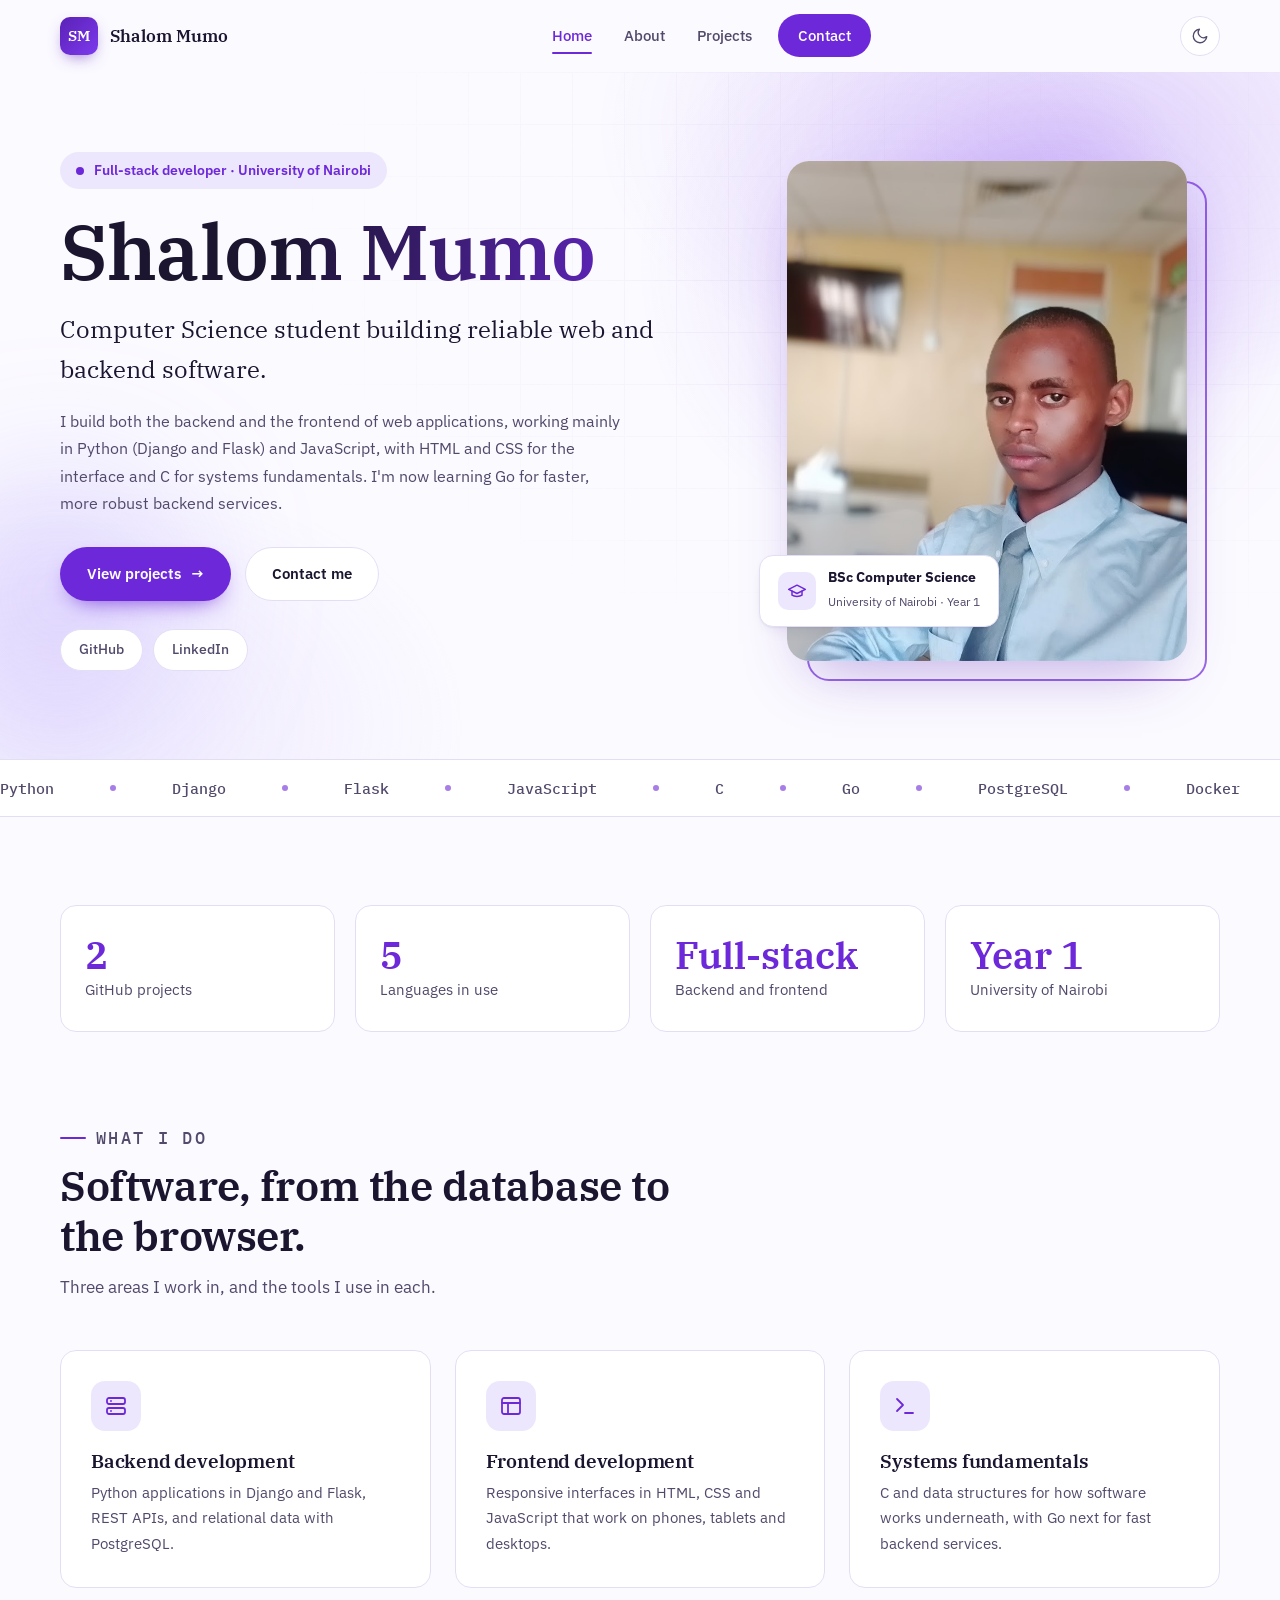
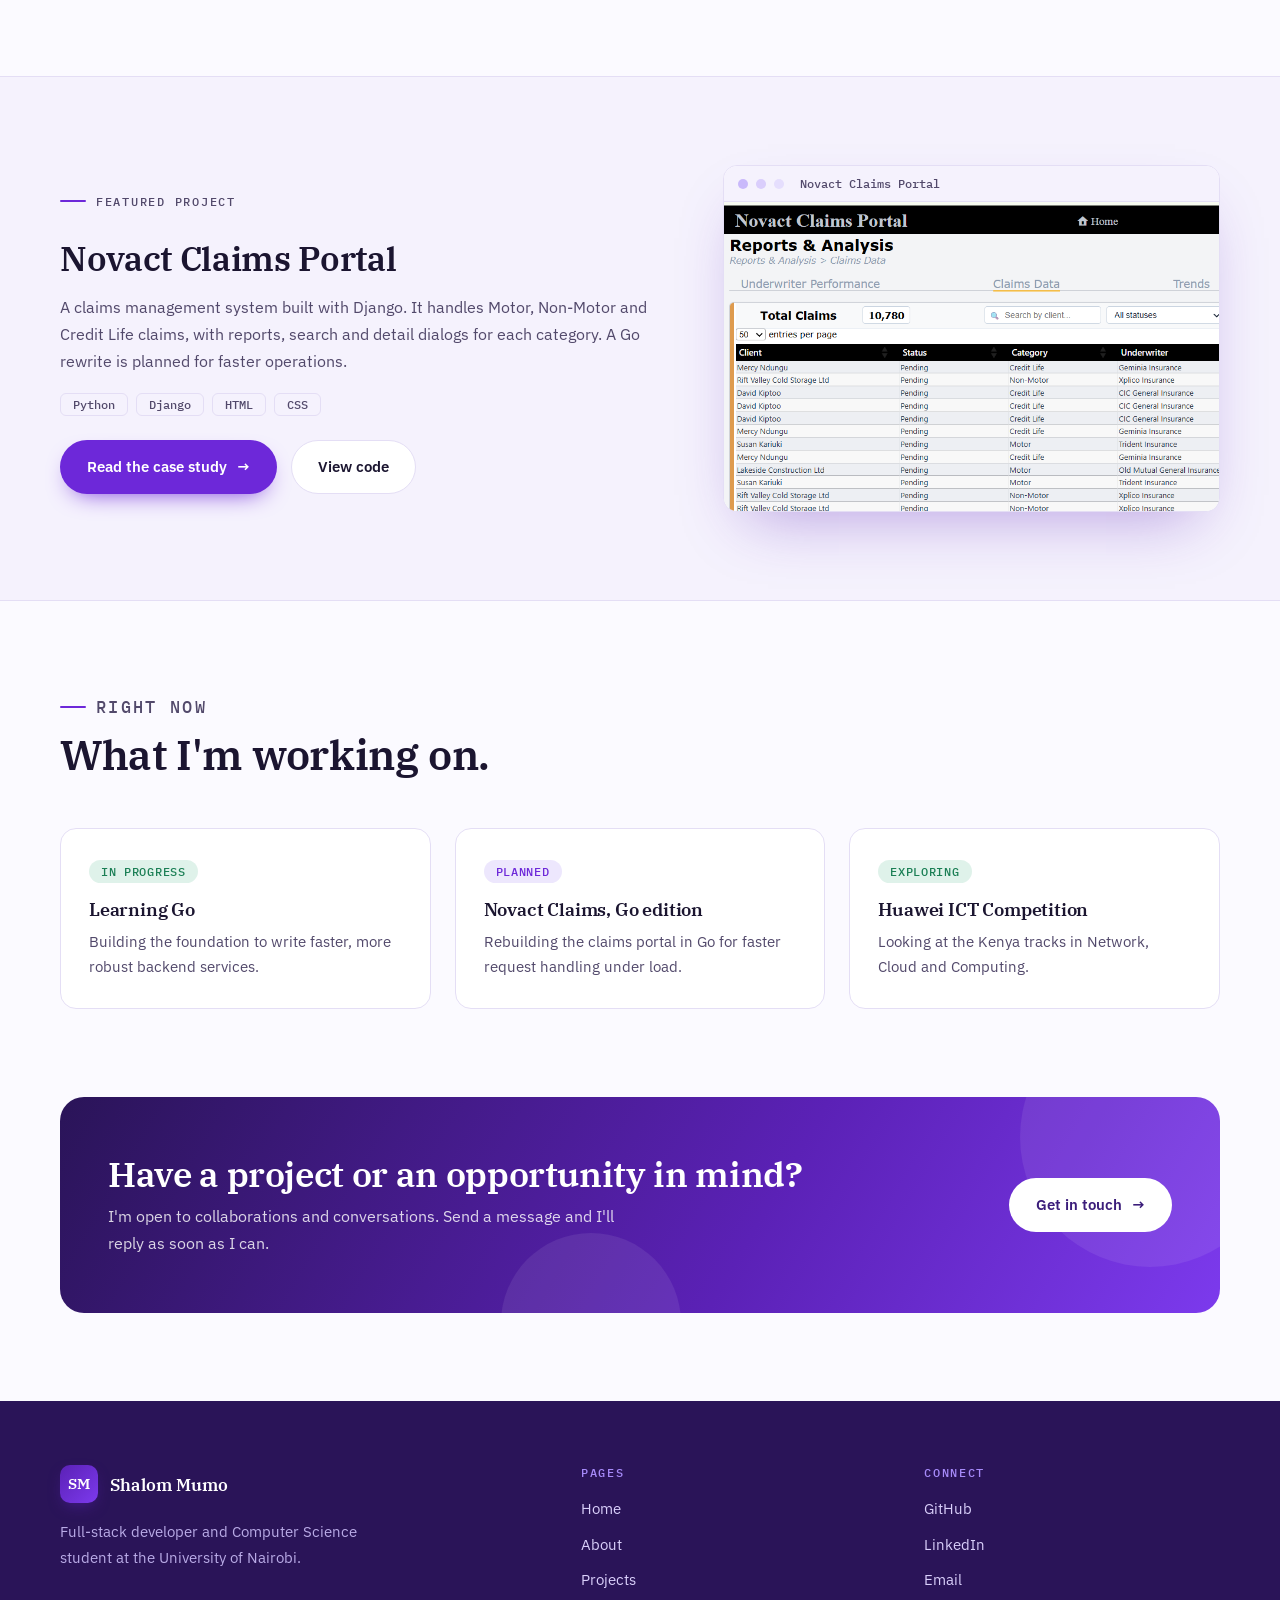
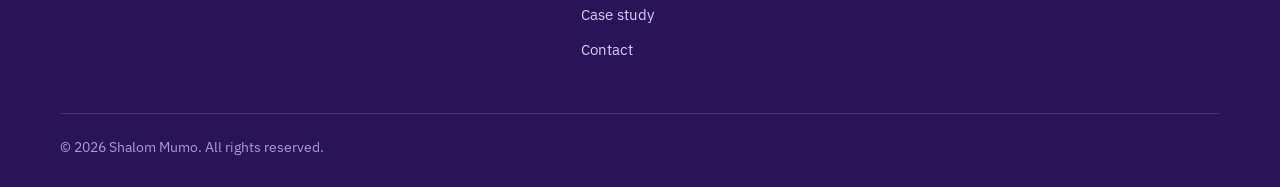
==== commit e84b85cb: "Broke the the portfolio into 5 pages unlike before which was one huge page. Added some animations an" ====
--- a/index.html
+++ b/index.html
@@ -8,349 +8,220 @@
   <meta property="og:type" content="website">
   <meta property="og:title" content="Shalom Mumo | Full-Stack Developer">
   <meta property="og:description" content="Computer Science student building reliable web and backend software with Python, JavaScript, C and Go.">
-  <link rel="icon" type="image/svg+xml" href="data:image/svg+xml,%3Csvg%20xmlns='http://www.w3.org/2000/svg'%20viewBox='0%200%2064%2064'%3E%3Crect%20width='64'%20height='64'%20rx='12'%20fill='%231d4e89'/%3E%3Ctext%20x='32'%20y='43'%20text-anchor='middle'%20font-family='IBM%20Plex%20Serif,Georgia,Times%20New%20Roman,serif'%20font-size='30'%20font-weight='700'%20letter-spacing='-1'%20fill='white'%3ESM%3C/text%3E%3C/svg%3E">
+  <link rel="icon" type="image/svg+xml" href="data:image/svg+xml,%3Csvg%20xmlns='http://www.w3.org/2000/svg'%20viewBox='0%200%2064%2064'%3E%3Crect%20width='64'%20height='64'%20rx='14'%20fill='%235b21b6'/%3E%3Ctext%20x='32'%20y='43'%20text-anchor='middle'%20font-family='Georgia,serif'%20font-size='28'%20font-weight='700'%20fill='white'%3ESM%3C/text%3E%3C/svg%3E">
   <title>Shalom Mumo | Full-Stack Developer</title>
 
-  <!-- Enables scroll animations and applies the saved theme before first paint -->
   <script>
     (function () {
       var d = document.documentElement;
       d.classList.add("js");
-      try {
-        var t = localStorage.getItem("theme");
-        if (t) d.setAttribute("data-theme", t);
-      } catch (e) {}
+      try { var t = localStorage.getItem("theme"); if (t) d.setAttribute("data-theme", t); } catch (e) {}
     })();
   </script>
 
   <link rel="preconnect" href="https://fonts.googleapis.com">
   <link rel="preconnect" href="https://fonts.gstatic.com" crossorigin>
-  <link href="https://fonts.googleapis.com/css2?family=IBM+Plex+Sans:wght@400;500;600&family=IBM+Plex+Serif:wght@500;600&display=swap" rel="stylesheet">
-  <link rel="stylesheet" href="/static/css/landing_page.css">
+  <link href="https://fonts.googleapis.com/css2?family=IBM+Plex+Mono:wght@400;500&family=IBM+Plex+Sans:wght@400;500;600&family=IBM+Plex+Serif:wght@500;600&display=swap" rel="stylesheet">
+  <link rel="stylesheet" href="static/css/general.css">
 </head>
 <body>
 
   <a class="skip-link" href="#main">Skip to content</a>
 
-  <!-- ============ HEADER ============ -->
   <header class="site-header" id="header">
     <nav class="nav container" aria-label="Primary">
-      <a href="#home" class="logo">Shalom Mumo</a>
-
+      <a href="index.html" class="logo"><span class="logo-mark">SM</span><span class="logo-text">Shalom Mumo</span></a>
       <ul class="nav-links" id="navLinks">
-        <li><a href="#home" class="active">Home</a></li>
-        <li><a href="#about">About</a></li>
-        <li><a href="#skills">Skills</a></li>
-        <li><a href="#projects">Projects</a></li>
-        <li><a href="#journey">Journey</a></li>
-        <li><a href="#contact">Contact</a></li>
+        <li><a href="index.html" aria-current="page">Home</a></li>
+        <li><a href="about.html">About</a></li>
+        <li><a href="projects.html">Projects</a></li>
+        <li><a href="contact.html" class="nav-cta">Contact</a></li>
       </ul>
-
       <div class="nav-actions">
         <button class="theme-toggle" id="themeToggle" type="button" aria-label="Switch between light and dark theme">
           <svg class="icon-moon" viewBox="0 0 24 24" width="18" height="18" fill="none" stroke="currentColor" stroke-width="1.8" stroke-linecap="round" stroke-linejoin="round" aria-hidden="true"><path d="M21 12.8A9 9 0 1 1 11.2 3a7 7 0 0 0 9.8 9.8z"/></svg>
           <svg class="icon-sun" viewBox="0 0 24 24" width="18" height="18" fill="none" stroke="currentColor" stroke-width="1.8" stroke-linecap="round" stroke-linejoin="round" aria-hidden="true"><circle cx="12" cy="12" r="4"/><path d="M12 2v2M12 20v2M4.9 4.9l1.4 1.4M17.7 17.7l1.4 1.4M2 12h2M20 12h2M4.9 19.1l1.4-1.4M17.7 6.3l1.4-1.4"/></svg>
         </button>
-        <button class="menu-toggle" id="menuToggle" type="button" aria-label="Open menu" aria-expanded="false" aria-controls="navLinks">
-          <span></span><span></span><span></span>
-        </button>
+        <button class="menu-toggle" id="menuToggle" type="button" aria-label="Open menu" aria-expanded="false" aria-controls="navLinks"><span></span><span></span><span></span></button>
       </div>
     </nav>
   </header>
 
   <main id="main">
 
-    <!-- ============ HOME ============ -->
-    <section id="home" class="hero container">
-      <div class="hero-text">
-        <p class="hero-kicker">Full-stack developer &middot; University of Nairobi</p>
-        <h1 class="hero-name">Shalom Mumo</h1>
-        <p class="hero-role">Computer Science student building reliable web and backend software.</p>
-        <p class="hero-bio">
-          I'm a first-year Computer Science student at the University of Nairobi. I build both the
-          backend and the frontend of web applications, working mainly in Python (Django and Flask) and JavaScript,
-          with HTML and CSS for the interface and C for systems fundamentals. I'm now learning Go
-          for faster, more robust backend services.
-        </p>
-
-        <div class="hero-buttons">
-          <a href="#projects" class="btn btn-primary">View projects</a>
-          <a href="#contact" class="btn btn-outline">Contact me</a>
-        </div>
-
-        <ul class="socials" aria-label="Profiles">
+    <!-- ============ HERO ============ -->
+    <section class="hero" data-spot>
+      <div class="grid-lines" aria-hidden="true"></div>
+      <span class="orb orb-1" aria-hidden="true"></span>
+      <span class="orb orb-2" aria-hidden="true"></span>
+
+      <div class="container hero-grid">
+        <div class="hero-text">
+          <p class="hero-kicker"><span class="dot"></span>Full-stack developer &middot; University of Nairobi</p>
+          <h1 class="hero-name">Shalom Mumo</h1>
+          <p class="hero-role">Computer Science student building reliable web and backend software.</p>
+          <p class="hero-bio">
+            I build both the backend and the frontend of web applications, working mainly in Python
+            (Django and Flask) and JavaScript, with HTML and CSS for the interface and C for systems
+            fundamentals. I'm now learning Go for faster, more robust backend services.
+          </p>
+          <div class="hero-buttons">
+            <a href="projects.html" class="btn btn-primary">View projects <span class="arrow">&rarr;</span></a>
+            <a href="contact.html" class="btn btn-outline">Contact me</a>
+          </div>
+          <ul class="socials" aria-label="Profiles">
+            <li><a href="https://github.com/Shamu620/" target="_blank" rel="noopener">GitHub</a></li>
+            <li><a href="https://www.linkedin.com/in/shalom-mumo-5810943a2/" target="_blank" rel="noopener">LinkedIn</a></li>
+          </ul>
+        </div>
+
+        <div class="hero-visual">
+          <figure class="portrait">
+            <img src="static/images/official_img.jpg" alt="Portrait of Shalom Mumo" fetchpriority="high">
+            <div class="portrait-badge">
+              <span class="badge-icon" aria-hidden="true">
+                <svg viewBox="0 0 24 24" width="20" height="20" fill="none" stroke="currentColor" stroke-width="1.8" stroke-linecap="round" stroke-linejoin="round"><path d="M22 10L12 5 2 10l10 5 10-5z"/><path d="M6 12v5c3 2 9 2 12 0v-5"/></svg>
+              </span>
+              <div><strong>BSc Computer Science</strong><span>University of Nairobi &middot; Year 1</span></div>
+            </div>
+          </figure>
+        </div>
+      </div>
+    </section>
+
+    <!-- ============ TECH MARQUEE ============ -->
+    <div class="marquee" aria-label="Technologies I work with">
+      <div class="marquee-track">
+        <span>Python</span><span>Django</span><span>Flask</span><span>JavaScript</span><span>C</span><span>Go</span><span>PostgreSQL</span><span>Docker</span><span>REST APIs</span><span>Git</span>
+        <span aria-hidden="true">Python</span><span aria-hidden="true">Django</span><span aria-hidden="true">Flask</span><span aria-hidden="true">JavaScript</span><span aria-hidden="true">C</span><span aria-hidden="true">Go</span><span aria-hidden="true">PostgreSQL</span><span aria-hidden="true">Docker</span><span aria-hidden="true">REST APIs</span><span aria-hidden="true">Git</span>
+      </div>
+    </div>
+
+    <!-- ============ STATS ============ -->
+    <section class="section" style="padding-bottom: 0;">
+      <div class="container">
+        <div class="stats">
+          <div class="stat"><strong>2</strong><span>GitHub projects</span></div>
+          <div class="stat"><strong>6</strong><span>Languages in use</span></div>
+          <div class="stat"><strong>Full-stack</strong><span>Backend and frontend</span></div>
+          <div class="stat"><strong>Year 1</strong><span>University of Nairobi</span></div>
+        </div>
+      </div>
+    </section>
+
+    <!-- ============ WHAT I DO ============ -->
+    <section class="section">
+      <div class="container">
+        <div class="section-head">
+          <p class="eyebrow">What I do</p>
+          <h2>Software, from the database to the browser.</h2>
+          <p>Three areas I work in, and the tools I use in each.</p>
+        </div>
+        <div class="card-grid">
+          <article class="card">
+            <div class="icon-box"><svg viewBox="0 0 24 24" width="24" height="24" fill="none" stroke="currentColor" stroke-width="1.8" stroke-linecap="round" stroke-linejoin="round" aria-hidden="true"><rect x="3" y="4" width="18" height="6" rx="2"/><rect x="3" y="14" width="18" height="6" rx="2"/><path d="M7 7h.01M7 17h.01"/></svg></div>
+            <h3>Backend development</h3>
+            <p>Python applications in Django and Flask, REST APIs, and relational data with PostgreSQL.</p>
+          </article>
+          <article class="card">
+            <div class="icon-box"><svg viewBox="0 0 24 24" width="24" height="24" fill="none" stroke="currentColor" stroke-width="1.8" stroke-linecap="round" stroke-linejoin="round" aria-hidden="true"><rect x="3" y="4" width="18" height="16" rx="2"/><path d="M3 9h18M9 9v11"/></svg></div>
+            <h3>Frontend development</h3>
+            <p>Responsive interfaces in HTML, CSS and JavaScript that work on phones, tablets and desktops.</p>
+          </article>
+          <article class="card">
+            <div class="icon-box"><svg viewBox="0 0 24 24" width="24" height="24" fill="none" stroke="currentColor" stroke-width="1.8" stroke-linecap="round" stroke-linejoin="round" aria-hidden="true"><path d="M4 17l6-6-6-6M12 19h8"/></svg></div>
+            <h3>Systems fundamentals</h3>
+            <p>C and data structures for how software works underneath, with Go next for fast backend services.</p>
+          </article>
+        </div>
+      </div>
+    </section>
+
+    <!-- ============ FEATURED PROJECT ============ -->
+    <section class="section section--tint">
+      <div class="container">
+        <div class="feature">
+          <div>
+            <p class="eyebrow">Featured project</p>
+            <h3>Novact Claims Portal</h3>
+            <p>
+              A claims management system built with Django. It handles Motor, Non-Motor and Credit Life
+              claims, with reports, search and detail dialogs for each category. A Go rewrite is planned
+              for faster operations.
+            </p>
+            <ul class="tags"><li>Python</li><li>Django</li><li>HTML</li><li>CSS</li></ul>
+            <div class="hero-buttons">
+              <a href="novact_claims.html" class="btn btn-primary">Read the case study <span class="arrow">&rarr;</span></a>
+              <a href="https://github.com/Shamu620/Claims_portal" target="_blank" rel="noopener noreferrer" class="btn btn-outline">View code</a>
+            </div>
+          </div>
+          <div class="window">
+            <div class="window-bar"><i></i><i></i><i></i><em>Novact Claims Portal</em></div>
+            <img src="static/images/novact_claims_dashboard.png" alt="Novact Claims dashboard screenshot" loading="lazy" decoding="async">
+          </div>
+        </div>
+      </div>
+    </section>
+
+    <!-- ============ NOW ============ -->
+    <section class="section">
+      <div class="container">
+        <div class="section-head">
+          <p class="eyebrow">Right now</p>
+          <h2>What I'm working on.</h2>
+        </div>
+        <div class="card-grid">
+          <article class="now-card"><span class="pill pill-live">In progress</span><h3>Learning Go</h3><p>Building the foundation to write faster, more robust backend services.</p></article>
+          <article class="now-card"><span class="pill pill-plan">Planned</span><h3>Novact Claims, Go edition</h3><p>Rebuilding the claims portal in Go for faster request handling under load.</p></article>
+          <article class="now-card"><span class="pill pill-live">Exploring</span><h3>Huawei ICT Competition</h3><p>Looking at the Kenya tracks in Network, Cloud and Computing.</p></article>
+        </div>
+      </div>
+    </section>
+
+    <!-- ============ CTA ============ -->
+    <section class="section" style="padding-top: 0;">
+      <div class="container">
+        <div class="cta-band">
+          <div>
+            <h2>Have a project or an opportunity in mind?</h2>
+            <p>I'm open to collaborations and conversations. Send a message and I'll reply as soon as I can.</p>
+          </div>
+          <a href="contact.html" class="btn btn-light">Get in touch <span class="arrow">&rarr;</span></a>
+        </div>
+      </div>
+    </section>
+
+  </main>
+
+  <footer class="footer">
+    <div class="container footer-grid">
+      <div class="footer-brand">
+        <a href="index.html" class="logo"><span class="logo-mark">SM</span><span class="logo-text">Shalom Mumo</span></a>
+        <p>Full-stack developer and Computer Science student at the University of Nairobi.</p>
+      </div>
+      <nav class="footer-col" aria-label="Pages">
+        <h4>Pages</h4>
+        <ul>
+          <li><a href="index.html">Home</a></li>
+          <li><a href="about.html">About</a></li>
+          <li><a href="projects.html">Projects</a></li>
+          <li><a href="novact_claims.html">Case study</a></li>
+          <li><a href="contact.html">Contact</a></li>
+        </ul>
+      </nav>
+      <div class="footer-col">
+        <h4>Connect</h4>
+        <ul>
           <li><a href="https://github.com/Shamu620/" target="_blank" rel="noopener">GitHub</a></li>
           <li><a href="https://www.linkedin.com/in/shalom-mumo-5810943a2/" target="_blank" rel="noopener">LinkedIn</a></li>
+          <li><a href="https://mail.google.com/mail/?view=cm&fs=1&to=shalommumo620%40students.uonbi.ac.ke" target="_blank" rel="noopener noreferrer">Email</a></li>
         </ul>
       </div>
-
-      <div class="hero-visual">
-        <figure class="portrait">
-            <img src="/static/images/official_img.jpg" alt="Portrait of Shalom Mumo" fetchpriority="high">
-        </figure>
-      </div>
-    </section>
-
-    <!-- ============ ABOUT ============ -->
-    <section id="about" class="section container">
-      <div class="section-head">
-        <h2>About</h2>
-        <p>Background and what I'm working toward.</p>
-      </div>
-
-      <div class="about-grid">
-        <figure class="about-image">
-          <img src="/static/images/shalom_at_canvathon.png" alt="Shalom Mumo at Canvathon" loading="lazy" decoding="async">
-        </figure>
-
-        <div class="about-text">
-          <h3>A developer who ships working software.</h3>
-          <p>
-            I'm a first-year Computer Science student at the University of Nairobi. I learn by
-            building.
-          </p>
-          <p>
-            I've published two projects on GitHub, including <strong>Novact Claims portal</strong>, a claims
-            management system built with Django. I plan to rebuild it in Go for faster operations.
-          </p>
-          <p>
-            My goal is to become a software engineer who builds dependable, high-performance
-            software that <strong>solves real business problems</strong>.
-          </p>
-
-          <dl class="info-list">
-            <div><dt>Location</dt><dd>Kenya</dd></div>
-            <div><dt>Studying</dt><dd>Computer Science, Year 1</dd></div>
-            <div><dt>Focus</dt><dd>Software Engineering</dd></div>
-            <div><dt>Email</dt><dd><a href="https://mail.google.com/mail/?view=cm&fs=1&to=shalommumo620%40students.uonbi.ac.ke" target="_blank" rel="noopener noreferrer">shalommumo620@students.uonbi.ac.ke</a></dd></div>
-          </dl>
-
-        </div>
-      </div>
-
-      <div class="stats">
-        <div class="stat"><strong>2</strong><span>GitHub projects</span></div>
-        <div class="stat"><strong>6</strong><span>Languages in use</span></div>
-        <div class="stat"><strong>Full-stack</strong><span>Backend and frontend</span></div>
-        <div class="stat"><strong>Year 1</strong><span>University of Nairobi</span></div>
-      </div>
-    </section>
-
-    <!-- ============ SKILLS ============ -->
-    <section id="skills" class="section container">
-      <div class="section-head">
-        <h2>Skills</h2>
-        <p>The technologies I use to build and ship.</p>
-      </div>
-
-      <div class="skills-grid">
-        <div class="skill-card">
-          <h3>Languages</h3>
-          <ul class="chips">
-            <li>Python</li>
-            <li>JavaScript</li>
-            <li>C</li>
-            <li>HTML</li>
-            <li>CSS</li>
-            <li class="chip-learning">Go (learning)</li>
-          </ul>
-        </div>
-
-        <div class="skill-card">
-          <h3>Backend</h3>
-          <ul class="chips">
-            <li>Django</li>
-            <li>Flask</li>
-            <li>REST APIs</li>
-            <li>PostgreSQL</li>
-          </ul>
-        </div>
-
-        <div class="skill-card">
-          <h3>Frontend</h3>
-          <ul class="chips">
-            <li>Responsive design</li>
-            <li>Flexbox and Grid</li>
-            <li>DOM scripting</li>
-          </ul>
-        </div>
-
-        <div class="skill-card">
-          <h3>Tools and practice</h3>
-          <ul class="chips">
-            <li>Docker</li>
-            <li>Git and GitHub</li>
-            <li>VS Code</li>
-            <li>Data structures</li>
-            <li>Teamwork</li>
-            <li>Problem solving</li>
-          </ul>
-        </div>
-      </div>
-    </section>
-
-    <!-- ============ PROJECTS ============ -->
-    <section id="projects" class="section container">
-      <div class="section-head">
-        <h2>Projects</h2>
-        <p>Selected work from my GitHub.</p>
-      </div>
-
-      <div class="filters" id="filters" role="group" aria-label="Filter projects">
-        <button class="filter active" type="button" data-filter="all">All</button>
-        <button class="filter" type="button" data-filter="backend">Backend</button>
-        <button class="filter" type="button" data-filter="web">Web design</button>
-      </div>
-
-      <div class="projects-grid" id="projectsGrid">
-
-        <article class="project-card" data-category="backend">
-          <div class="project-img">
-            <img src="/static/images/novact_claims_dashboard.png" alt="Novact Claims dashboard screenshot" loading="lazy" decoding="async">
-          </div>
-          <div class="project-body">
-            <h3>EBIL Claims</h3>
-            <p>
-              A claims management system built with Django. It handles Motor, Non-Motor and
-              Credit Life claims, with read-and-write claim detail dialogs for each category.
-            </p>
-            <ul class="tags"><li>Python</li><li>Django</li><li>HTML</li><li>CSS</li></ul>
-            <p class="planned">Planned: migration to Go for faster operations.</p>
-            <div class="project-links">
-              <a href="https://github.com/Shamu620/Claims_portal" target="_blank" rel="noopener noreferrer">View code</a>
-            </div>
-          </div>
-        </article>
-
-        <article class="project-card" data-category="web">
-          <div class="project-img">
-            <img src="/static/images/savannah_spoon_inn.png" alt="Savannah Spoon Inn homepage screenshot" loading="lazy" decoding="async">
-          </div>
-          <div class="project-body">
-            <h3>Savannah Spoon Inn</h3>
-            <p>
-              A responsive hotel with menu and contact sections,
-              built with HTML and CSS.
-            </p>
-            <ul class="tags"><li>HTML</li><li>CSS</li><li>Responsive</li></ul>
-            <div class="project-links">
-              <a href="https://github.com/Shamu620/Savannah_spoon_inn" target="_blank" rel="noopener noreferrer">View code</a>
-            </div>
-          </div>
-        </article>
-
-        <article class="project-card upcoming" data-category="backend">
-          <div class="project-img">
-            <img src="/static/images/future_novact_claims_go.png" alt="Concept preview of the planned Go version" loading="lazy" decoding="async">
-            <span class="img-badge">Concept preview</span>
-          </div>
-          <div class="project-body">
-            <h3>EBIL Claims, Go edition <span class="status">In planning</span></h3>
-            <p>
-              A planned rewrite of EBIL Claims in Go, aiming for faster request handling and
-              better performance under load.
-            </p>
-            <ul class="tags"><li>Go</li><li>REST API</li><li>Database</li></ul>
-          </div>
-        </article>
-      </div>
-    </section>
-
-    <!-- ============ JOURNEY ============ -->
-    <section id="journey" class="section container">
-      <div class="section-head">
-        <h2>Journey</h2>
-        <p>Education and milestones so far.</p>
-      </div>
-
-      <ol class="timeline">
-        <li class="t-item">
-          <span class="t-date">2026 &ndash; Present</span>
-          <div class="t-card">
-            <h3>BSc Computer Science, Year 1</h3>
-            <p>University of Nairobi. Programming fundamentals, mathematics and physics.</p>
-          </div>
-        </li>
-        <li class="t-item">
-          <span class="t-date">2026</span>
-          <div class="t-card">
-            <h3>Peer learning</h3>
-            <p>Learning web development with peers</p>
-          </div>
-        </li>
-        <li class="t-item">
-          <span class="t-date">2026</span>
-          <div class="t-card">
-            <h3>EBIL Claims</h3>
-            <p>Designed and built a Django claims management app covering three claim categories.</p>
-          </div>
-        </li>
-        <li class="t-item">
-          <span class="t-date">2026 &ndash; 2027</span>
-          <div class="t-card">
-            <h3>Huawei ICT Competition</h3>
-            <p>Exploring the Kenya competition tracks (Network, Cloud, Computing) to grow my technical skills.</p>
-          </div>
-        </li>
-      </ol>
-    </section>
-
-    <!-- ============ CONTACT ============ -->
-    <section id="contact" class="section container">
-      <div class="section-head">
-        <h2>Contact</h2>
-        <p>Open to collaborations and conversations.</p>
-      </div>
-
-      <div class="contact-grid">
-        <div class="contact-info">
-          <h3>Send me a message</h3>
-          <p>I read every message and reply as soon as I can.</p>
-
-          <ul>
-            <li><span>Email</span><a href="https://mail.google.com/mail/?view=cm&fs=1&to=shalommumo620%40students.uonbi.ac.ke" target="_blank" rel="noopener noreferrer">shalommumo620@students.uonbi.ac.ke</a></li>
-            <li><span>Location</span>Kenya</li>
-            <li><span>GitHub</span><a href="https://github.com/Shamu620/" target="_blank" rel="noopener">github.com/Shamu620</a></li>
-            <li><span>LinkedIn</span><a href="https://www.linkedin.com/in/shalom-mumo-5810943a2/" target="_blank" rel="noopener">linkedin.com/in/shalom-mumo</a></li>
-          </ul>
-        </div>
-
-        <!-- Opens Gmail compose with the message filled in -->
-        <form class="contact-form" id="contactForm">
-          <div class="field">
-            <label for="name">Name</label>
-            <input type="text" id="name" autocomplete="name" required>
-          </div>
-          <div class="field">
-            <label for="email">Email</label>
-            <input type="email" id="email" autocomplete="email" required>
-          </div>
-          <div class="field">
-            <label for="message">Message</label>
-            <textarea id="message" rows="5" required></textarea>
-          </div>
-          <button type="submit" class="btn btn-primary">Send message</button>
-          <p class="form-note" id="formNote" role="status"></p>
-        </form>
-      </div>
-    </section>
-
-  </main>
-
-  <!-- ============ FOOTER ============ -->
-  <footer class="footer">
-    <div class="container footer-inner">
-      <p>&copy; <span id="year"></span> Shalom Mumo. All rights reserved.</p>
-      <ul class="socials">
-        <li><a href="https://github.com/Shamu620/" target="_blank" rel="noopener">GitHub</a></li>
-        <li><a href="https://www.linkedin.com/in/shalom-mumo-5810943a2/" target="_blank" rel="noopener">LinkedIn</a></li>
-        <li><a href="https://mail.google.com/mail/?view=cm&fs=1&to=shalommumo620%40students.uonbi.ac.ke" target="_blank" rel="noopener noreferrer">Email</a></li>
-      </ul>
     </div>
+    <div class="container footer-bottom"><p>&copy; <span id="year"></span> Shalom Mumo. All rights reserved.</p></div>
   </footer>
 
   <button class="to-top" id="toTop" type="button" aria-label="Back to top">&uarr;</button>
-
-  <script src="/static/js/landing_page.js"></script>
+  <script src="static/js/general.js"></script>
 </body>
 </html>
--- a/static/css/general.css
+++ b/static/css/general.css
@@ -0,0 +1,2049 @@
+/* =========================================================
+   Shalom Mumo | Portfolio design system
+   Purple, corporate, light + dark themes
+   ========================================================= */
+
+:root {
+    --font-sans:
+        "IBM Plex Sans", system-ui, -apple-system, "Segoe UI", Roboto,
+        sans-serif;
+    --font-serif: "IBM Plex Serif", Georgia, "Times New Roman", serif;
+    --font-mono: "IBM Plex Mono", ui-monospace, Menlo, Consolas, monospace;
+
+    --p900: #2a1458;
+    --p800: #3b1d7a;
+    --p700: #5b21b6;
+    --p600: #6d28d9;
+    --p500: #7c3aed;
+    --p400: #a78bfa;
+    --p200: #ddd0fb;
+    --p100: #ede7fd;
+
+    --bg: #fbfaff;
+    --surface: #ffffff;
+    --surface-2: #f5f2fd;
+    --ink: #1b1530;
+    --ink-2: #52496b;
+    --line: #e4def5;
+    --accent: #6d28d9;
+    --accent-strong: #5b21b6;
+    --accent-soft: #ede7fd;
+    --on-accent: #ffffff;
+
+    --shadow-sm:
+        0 1px 2px rgba(42, 20, 88, 0.06), 0 6px 18px -8px rgba(42, 20, 88, 0.14);
+    --shadow-lg: 0 28px 60px -24px rgba(91, 33, 182, 0.4);
+    --radius: 16px;
+    --header-h: 72px;
+}
+
+[data-theme="dark"] {
+    color-scheme: dark;
+    --bg: #0e0a1a;
+    --surface: #161126;
+    --surface-2: #1b1530;
+    --ink: #f0ecfb;
+    --ink-2: #b4abd0;
+    --line: #2c2447;
+    --accent: #a78bfa;
+    --accent-strong: #c4b0fd;
+    --accent-soft: #251a45;
+    --on-accent: #140c2b;
+    --shadow-sm: 0 1px 2px rgba(0, 0, 0, 0.4);
+    --shadow-lg: 0 28px 60px -24px rgba(0, 0, 0, 0.75);
+}
+
+/* ---------- Base ---------- */
+*,
+*::before,
+*::after {
+    box-sizing: border-box;
+}
+html {
+    scroll-behavior: smooth;
+    scroll-padding-top: calc(var(--header-h) + 16px);
+    -webkit-text-size-adjust: 100%;
+}
+body {
+    margin: 0;
+    font-family: var(--font-sans);
+    font-size: 1rem;
+    line-height: 1.7;
+    color: var(--ink);
+    background: var(--bg);
+    overflow-x: hidden;
+}
+img {
+    max-width: 100%;
+    display: block;
+}
+a {
+    color: inherit;
+    text-decoration: none;
+}
+ul,
+ol {
+    margin: 0;
+    padding: 0;
+    list-style: none;
+}
+h1,
+h2,
+h3,
+h4 {
+    font-family: var(--font-serif);
+    font-weight: 600;
+    line-height: 1.2;
+    letter-spacing: -0.01em;
+    margin: 0;
+}
+p {
+    margin: 0;
+}
+dl,
+dd {
+    margin: 0;
+}
+button {
+    font: inherit;
+    color: inherit;
+    background: none;
+    border: 0;
+    cursor: pointer;
+}
+:focus-visible {
+    outline: 3px solid var(--accent);
+    outline-offset: 3px;
+    border-radius: 6px;
+}
+::selection {
+    background: var(--accent);
+    color: var(--on-accent);
+}
+
+.container {
+    width: min(1160px, 92%);
+    margin-inline: auto;
+    position: relative;
+}
+.section {
+    padding: 88px 0;
+}
+.section--tint {
+    background: var(--surface-2);
+    border-block: 1px solid var(--line);
+}
+.hidden {
+    display: none !important;
+}
+
+.skip-link {
+    position: absolute;
+    left: 12px;
+    top: -60px;
+    z-index: 2000;
+    padding: 10px 16px;
+    background: var(--accent);
+    color: var(--on-accent);
+    border-radius: 8px;
+    font-weight: 600;
+    transition: top 0.2s;
+}
+.skip-link:focus {
+    top: 12px;
+}
+
+/* Page fade-in and theme fade */
+.js body {
+    animation: pageIn 0.5s ease both;
+}
+.theme-anim,
+.theme-anim * {
+    transition:
+        background-color 0.4s,
+        color 0.4s,
+        border-color 0.4s,
+        box-shadow 0.4s !important;
+}
+
+/* ---------- Scroll progress ---------- */
+.scroll-progress {
+    position: fixed;
+    top: 0;
+    left: 0;
+    right: 0;
+    height: 3px;
+    z-index: 1200;
+    background: linear-gradient(90deg, var(--p700), var(--p400));
+    transform-origin: left;
+    transform: scaleX(0);
+}
+
+/* ---------- Header ---------- */
+.site-header {
+    position: sticky;
+    top: 0;
+    z-index: 1000;
+    height: var(--header-h);
+    background: color-mix(in srgb, var(--bg) 86%, transparent);
+    backdrop-filter: saturate(160%) blur(14px);
+    -webkit-backdrop-filter: saturate(160%) blur(14px);
+    border-bottom: 1px solid transparent;
+    transition:
+        border-color 0.3s,
+        box-shadow 0.3s;
+}
+.site-header.scrolled {
+    border-bottom-color: var(--line);
+    box-shadow: var(--shadow-sm);
+}
+.nav {
+    height: 100%;
+    display: flex;
+    align-items: center;
+    justify-content: space-between;
+    gap: 24px;
+}
+
+.logo {
+    display: inline-flex;
+    align-items: center;
+    gap: 12px;
+    font-family: var(--font-serif);
+    font-weight: 600;
+    font-size: 1.08rem;
+}
+.logo-mark {
+    width: 38px;
+    height: 38px;
+    border-radius: 10px;
+    display: grid;
+    place-items: center;
+    background: linear-gradient(135deg, var(--p700), var(--p500));
+    color: #fff;
+    font-size: 0.95rem;
+    letter-spacing: 0.02em;
+    box-shadow: 0 6px 16px -6px rgba(91, 33, 182, 0.7);
+    transition: transform 0.4s;
+}
+.logo:hover .logo-mark {
+    transform: rotate(-8deg) scale(1.06);
+}
+
+.nav-links {
+    display: flex;
+    align-items: center;
+    gap: 4px;
+}
+.nav-links a {
+    position: relative;
+    display: inline-block;
+    padding: 8px 14px;
+    font-size: 0.93rem;
+    font-weight: 500;
+    color: var(--ink-2);
+    transition: color 0.25s;
+}
+.nav-links a:not(.nav-cta)::after {
+    content: "";
+    position: absolute;
+    left: 14px;
+    right: 14px;
+    bottom: 2px;
+    height: 2px;
+    border-radius: 2px;
+    background: var(--accent);
+    transform: scaleX(0);
+    transform-origin: left;
+    transition: transform 0.3s ease;
+}
+.nav-links a:hover {
+    color: var(--ink);
+}
+.nav-links a:hover::after,
+.nav-links a[aria-current="page"]::after {
+    transform: scaleX(1);
+}
+.nav-links a[aria-current="page"] {
+    color: var(--accent);
+}
+.nav-links .nav-cta {
+    margin-left: 8px;
+    padding: 9px 20px;
+    border-radius: 999px;
+    background: var(--accent);
+    color: var(--on-accent);
+    transition:
+        transform 0.25s,
+        box-shadow 0.25s,
+        background 0.25s;
+}
+.nav-links .nav-cta:hover {
+    color: var(--on-accent);
+    transform: translateY(-2px);
+    box-shadow: 0 10px 22px -10px var(--accent);
+}
+.nav-links .nav-cta[aria-current="page"] {
+    color: var(--on-accent);
+}
+
+.nav-actions {
+    display: flex;
+    align-items: center;
+    gap: 10px;
+}
+.theme-toggle {
+    width: 40px;
+    height: 40px;
+    border-radius: 50%;
+    display: grid;
+    place-items: center;
+    border: 1px solid var(--line);
+    background: var(--surface);
+    color: var(--ink-2);
+    transition: 0.3s;
+}
+.theme-toggle:hover {
+    color: var(--accent);
+    border-color: var(--accent);
+    transform: rotate(18deg);
+}
+.theme-toggle .icon-sun {
+    display: none;
+}
+[data-theme="dark"] .theme-toggle .icon-sun {
+    display: block;
+}
+[data-theme="dark"] .theme-toggle .icon-moon {
+    display: none;
+}
+
+.menu-toggle {
+    display: none;
+    width: 40px;
+    height: 40px;
+    flex-direction: column;
+    align-items: center;
+    justify-content: center;
+    gap: 5px;
+}
+.menu-toggle span {
+    width: 22px;
+    height: 2px;
+    background: var(--ink);
+    border-radius: 2px;
+    transition: 0.3s;
+}
+.menu-toggle[aria-expanded="true"] span:nth-child(1) {
+    transform: translateY(7px) rotate(45deg);
+}
+.menu-toggle[aria-expanded="true"] span:nth-child(2) {
+    opacity: 0;
+}
+.menu-toggle[aria-expanded="true"] span:nth-child(3) {
+    transform: translateY(-7px) rotate(-45deg);
+}
+
+/* ---------- Buttons & links ---------- */
+.btn {
+    display: inline-flex;
+    align-items: center;
+    gap: 10px;
+    padding: 13px 26px;
+    border-radius: 999px;
+    font-weight: 600;
+    font-size: 0.95rem;
+    border: 1.5px solid transparent;
+    position: relative;
+    overflow: hidden;
+    transition:
+        transform 0.25s,
+        box-shadow 0.25s,
+        background 0.25s,
+        color 0.25s,
+        border-color 0.25s;
+}
+.btn .arrow {
+    transition: transform 0.25s;
+}
+.btn:hover .arrow {
+    transform: translateX(5px);
+}
+.btn-primary {
+    background: var(--accent);
+    color: var(--on-accent);
+    box-shadow: 0 10px 24px -12px var(--accent);
+}
+.btn-primary::before {
+    content: "";
+    position: absolute;
+    top: 0;
+    left: -120%;
+    width: 70%;
+    height: 100%;
+    background: linear-gradient(
+        110deg,
+        transparent,
+        rgba(255, 255, 255, 0.35),
+        transparent
+    );
+    transform: skewX(-20deg);
+    transition: left 0.7s;
+}
+.btn-primary:hover::before {
+    left: 150%;
+}
+.btn-primary:hover {
+    transform: translateY(-3px);
+    box-shadow: 0 16px 30px -12px var(--accent);
+}
+.btn-outline {
+    border-color: var(--line);
+    background: var(--surface);
+    color: var(--ink);
+}
+.btn-outline:hover {
+    border-color: var(--accent);
+    color: var(--accent);
+    transform: translateY(-3px);
+}
+.btn-light {
+    background: #fff;
+    color: var(--p800);
+}
+.btn-light:hover {
+    transform: translateY(-3px);
+    box-shadow: 0 16px 30px -12px rgba(0, 0, 0, 0.5);
+}
+
+.link-arrow {
+    display: inline-flex;
+    align-items: center;
+    gap: 6px;
+    font-weight: 600;
+    font-size: 0.93rem;
+    color: var(--accent);
+}
+.link-arrow::after {
+    content: "\2192";
+    transition: transform 0.25s;
+}
+.link-arrow:hover::after {
+    transform: translateX(5px);
+}
+.link-arrow.disabled {
+    color: var(--ink-2);
+    pointer-events: none;
+}
+.link-arrow.disabled::after {
+    content: "";
+}
+
+.socials {
+    display: flex;
+    flex-wrap: wrap;
+    gap: 10px;
+}
+.socials a {
+    display: inline-block;
+    padding: 8px 18px;
+    border-radius: 999px;
+    font-size: 0.88rem;
+    font-weight: 500;
+    border: 1px solid var(--line);
+    background: var(--surface);
+    color: var(--ink-2);
+    transition: 0.25s;
+}
+.socials a:hover {
+    color: var(--accent);
+    border-color: var(--accent);
+    transform: translateY(-2px);
+}
+
+/* ---------- Headings ---------- */
+.eyebrow {
+    display: inline-flex;
+    align-items: center;
+    gap: 10px;
+    font: 500 0.78rem var(--font-mono);
+    text-transform: uppercase;
+    letter-spacing: 0.14em;
+    color: var(--accent);
+}
+.eyebrow::before {
+    content: "";
+    width: 26px;
+    height: 2px;
+    background: var(--accent);
+    border-radius: 2px;
+}
+.section-head {
+    max-width: 680px;
+    margin-bottom: 48px;
+}
+.section-head h2 {
+    font-size: clamp(1.9rem, 3.6vw, 2.6rem);
+    margin: 12px 0 12px;
+}
+.section-head p {
+    color: var(--ink-2);
+    font-size: 1.05rem;
+}
+.section-head.center {
+    margin-inline: auto;
+    text-align: center;
+}
+.section-head.center .eyebrow::after {
+    content: "";
+    width: 26px;
+    height: 2px;
+    background: var(--accent);
+    border-radius: 2px;
+}
+
+/* ---------- Hero ---------- */
+.hero,
+.page-hero {
+    position: relative;
+    overflow: hidden;
+    isolation: isolate;
+}
+.hero {
+    padding: 80px 0 88px;
+}
+.hero::before,
+.page-hero::before {
+    content: "";
+    position: absolute;
+    inset: 0;
+    z-index: -2;
+    background:
+        radial-gradient(
+            55% 60% at 85% 8%,
+            rgba(124, 58, 237, 0.16),
+            transparent 70%
+        ),
+        radial-gradient(
+            45% 55% at 5% 95%,
+            rgba(167, 139, 250, 0.16),
+            transparent 70%
+        );
+}
+.grid-lines {
+    position: absolute;
+    inset: 0;
+    z-index: -1;
+    opacity: 0.55;
+    background-image:
+        linear-gradient(var(--line) 1px, transparent 1px),
+        linear-gradient(90deg, var(--line) 1px, transparent 1px);
+    background-size: 52px 52px;
+    -webkit-mask-image: radial-gradient(
+        70% 80% at 75% 25%,
+        #000 0%,
+        transparent 75%
+    );
+    mask-image: radial-gradient(70% 80% at 75% 25%, #000 0%, transparent 75%);
+}
+[data-spot]::after {
+    content: "";
+    position: absolute;
+    inset: 0;
+    z-index: -1;
+    pointer-events: none;
+    background: radial-gradient(
+        460px circle at var(--mx, 72%) var(--my, 28%),
+        rgba(124, 58, 237, 0.13),
+        transparent 62%
+    );
+}
+.orb {
+    position: absolute;
+    border-radius: 50%;
+    filter: blur(70px);
+    z-index: -1;
+    pointer-events: none;
+    animation: drift 16s ease-in-out infinite;
+}
+.orb-1 {
+    width: 320px;
+    height: 320px;
+    right: 6%;
+    top: 8%;
+    background: rgba(124, 58, 237, 0.25);
+}
+.orb-2 {
+    width: 240px;
+    height: 240px;
+    left: -60px;
+    bottom: 6%;
+    background: rgba(167, 139, 250, 0.28);
+    animation-delay: -7s;
+}
+
+.hero-grid {
+    display: grid;
+    grid-template-columns: 1.15fr 0.85fr;
+    gap: 64px;
+    align-items: center;
+}
+.hero-kicker {
+    display: inline-flex;
+    align-items: center;
+    gap: 10px;
+    padding: 7px 16px;
+    border-radius: 999px;
+    background: var(--accent-soft);
+    color: var(--accent);
+    font-size: 0.85rem;
+    font-weight: 600;
+    margin-bottom: 22px;
+}
+.hero-kicker .dot {
+    width: 8px;
+    height: 8px;
+    border-radius: 50%;
+    background: var(--accent);
+    animation: ping 2s infinite;
+}
+.hero-name {
+    font-size: clamp(2.8rem, 7vw, 4.9rem);
+    line-height: 1.04;
+    margin-bottom: 16px;
+    background: linear-gradient(100deg, var(--ink) 35%, var(--accent) 100%);
+    -webkit-background-clip: text;
+    background-clip: text;
+    -webkit-text-fill-color: transparent;
+}
+.hero-role {
+    font-family: var(--font-serif);
+    font-size: clamp(1.15rem, 2.2vw, 1.5rem);
+    color: var(--ink);
+    margin-bottom: 18px;
+}
+.hero-bio {
+    max-width: 560px;
+    color: var(--ink-2);
+    margin-bottom: 30px;
+}
+.hero-buttons {
+    display: flex;
+    flex-wrap: wrap;
+    gap: 14px;
+    margin-bottom: 28px;
+}
+
+.hero-text > * {
+    animation: fadeUp 0.8s cubic-bezier(0.2, 0.7, 0.2, 1) both;
+}
+.hero-text > *:nth-child(1) {
+    animation-delay: 0.05s;
+}
+.hero-text > *:nth-child(2) {
+    animation-delay: 0.15s;
+}
+.hero-text > *:nth-child(3) {
+    animation-delay: 0.25s;
+}
+.hero-text > *:nth-child(4) {
+    animation-delay: 0.35s;
+}
+.hero-text > *:nth-child(5) {
+    animation-delay: 0.45s;
+}
+.hero-text > *:nth-child(6) {
+    animation-delay: 0.55s;
+}
+.hero-visual {
+    animation: fadeUp 1s 0.3s cubic-bezier(0.2, 0.7, 0.2, 1) both;
+}
+
+.portrait {
+    position: relative;
+    max-width: 400px;
+    margin: 0 auto;
+}
+.portrait::before {
+    content: "";
+    position: absolute;
+    inset: 20px -20px -20px 20px;
+    border: 2px solid var(--accent);
+    border-radius: 22px;
+    opacity: 0.7;
+    transition: transform 0.5s;
+}
+.portrait:hover::before {
+    transform: translate(6px, 6px);
+}
+.portrait img {
+    position: relative;
+    width: 100%;
+    aspect-ratio: 4 / 5;
+    object-fit: cover;
+    object-position: 50% 30%;
+    border-radius: 22px;
+    box-shadow: var(--shadow-lg);
+    background: var(--surface-2);
+}
+.portrait-badge {
+    position: absolute;
+    left: -28px;
+    bottom: 34px;
+    z-index: 2;
+    display: flex;
+    align-items: center;
+    gap: 12px;
+    padding: 12px 18px;
+    border-radius: 14px;
+    background: var(--surface);
+    border: 1px solid var(--line);
+    box-shadow: var(--shadow-sm);
+    animation: bob 6s ease-in-out infinite;
+}
+.portrait-badge .badge-icon {
+    width: 38px;
+    height: 38px;
+    border-radius: 10px;
+    display: grid;
+    place-items: center;
+    background: var(--accent-soft);
+    color: var(--accent);
+}
+.portrait-badge strong {
+    display: block;
+    font-size: 0.9rem;
+    line-height: 1.3;
+}
+.portrait-badge span {
+    font-size: 0.78rem;
+    color: var(--ink-2);
+}
+
+/* Page hero (inner pages) */
+.page-hero {
+    padding: 64px 0 56px;
+    border-bottom: 1px solid var(--line);
+}
+.page-hero h1 {
+    font-size: clamp(2.2rem, 5vw, 3.4rem);
+    margin: 14px 0 14px;
+}
+.page-hero .lead {
+    max-width: 720px;
+    color: var(--ink-2);
+    font-size: 1.1rem;
+}
+.page-hero .hero-buttons {
+    margin: 26px 0 0;
+}
+.breadcrumb {
+    display: flex;
+    flex-wrap: wrap;
+    gap: 10px;
+    font-size: 0.85rem;
+    color: var(--ink-2);
+    margin-bottom: 22px;
+}
+.breadcrumb a:hover {
+    color: var(--accent);
+}
+.breadcrumb span[aria-current] {
+    color: var(--accent);
+    font-weight: 600;
+}
+
+/* ---------- Marquee ---------- */
+.marquee {
+    overflow: hidden;
+    border-block: 1px solid var(--line);
+    background: var(--surface);
+}
+.marquee-track {
+    display: flex;
+    gap: 56px;
+    width: max-content;
+    padding: 18px 0;
+    animation: marquee 34s linear infinite;
+}
+.marquee:hover .marquee-track {
+    animation-play-state: paused;
+}
+.marquee-track span {
+    font: 500 0.95rem var(--font-mono);
+    color: var(--ink-2);
+    white-space: nowrap;
+    display: inline-flex;
+    align-items: center;
+    gap: 56px;
+}
+.marquee-track span::after {
+    content: "";
+    width: 6px;
+    height: 6px;
+    border-radius: 50%;
+    background: var(--accent);
+    opacity: 0.6;
+}
+
+/* ---------- Stats ---------- */
+.stats {
+    display: grid;
+    grid-template-columns: repeat(4, 1fr);
+    gap: 20px;
+}
+.stat {
+    padding: 28px 24px;
+    border-radius: var(--radius);
+    background: var(--surface);
+    border: 1px solid var(--line);
+    transition: 0.35s;
+    position: relative;
+    overflow: hidden;
+}
+.stat::before {
+    content: "";
+    position: absolute;
+    left: 0;
+    top: 0;
+    height: 3px;
+    width: 100%;
+    background: linear-gradient(90deg, var(--p700), var(--p400));
+    transform: scaleX(0);
+    transform-origin: left;
+    transition: transform 0.5s;
+}
+.stat:hover {
+    transform: translateY(-4px);
+    box-shadow: var(--shadow-sm);
+}
+.stat:hover::before {
+    transform: scaleX(1);
+}
+.stat strong {
+    display: block;
+    font: 600 clamp(1.8rem, 3vw, 2.4rem) var(--font-serif);
+    color: var(--accent);
+    line-height: 1.1;
+}
+.stat span {
+    color: var(--ink-2);
+    font-size: 0.92rem;
+}
+
+/* ---------- Cards ---------- */
+.card-grid {
+    display: grid;
+    grid-template-columns: repeat(3, 1fr);
+    gap: 24px;
+}
+.card {
+    padding: 30px;
+    border-radius: var(--radius);
+    background: var(--surface);
+    border: 1px solid var(--line);
+    transition:
+        transform 0.3s,
+        box-shadow 0.3s,
+        border-color 0.3s;
+}
+.card:hover {
+    transform: translateY(-6px);
+    border-color: var(--accent);
+    box-shadow: var(--shadow-lg);
+}
+.card h3 {
+    font-size: 1.2rem;
+    margin: 18px 0 8px;
+}
+.card p {
+    color: var(--ink-2);
+    font-size: 0.95rem;
+}
+.icon-box {
+    width: 50px;
+    height: 50px;
+    border-radius: 14px;
+    display: grid;
+    place-items: center;
+    background: var(--accent-soft);
+    color: var(--accent);
+    transition: 0.35s;
+}
+.card:hover .icon-box {
+    background: var(--accent);
+    color: var(--on-accent);
+    transform: rotate(-6deg);
+}
+.card .num {
+    font: 500 0.8rem var(--font-mono);
+    color: var(--accent);
+    letter-spacing: 0.1em;
+}
+.card .num + h3 {
+    margin-top: 10px;
+}
+
+/* ---------- Window frame (screenshots) ---------- */
+.window {
+    border: 1px solid var(--line);
+    border-radius: 14px;
+    overflow: hidden;
+    background: var(--surface);
+    box-shadow: var(--shadow-lg);
+}
+.window-bar {
+    display: flex;
+    align-items: center;
+    gap: 8px;
+    padding: 10px 14px;
+    background: var(--surface-2);
+    border-bottom: 1px solid var(--line);
+    font: 500 0.74rem var(--font-mono);
+    color: var(--ink-2);
+}
+.window-bar i {
+    width: 10px;
+    height: 10px;
+    border-radius: 50%;
+    background: var(--p400);
+    opacity: 0.55;
+}
+.window-bar i:nth-child(2) {
+    opacity: 0.35;
+}
+.window-bar i:nth-child(3) {
+    opacity: 0.2;
+}
+.window-bar em {
+    margin-left: 8px;
+    font-style: normal;
+}
+.window img {
+    width: 100%;
+    aspect-ratio: 16 / 10;
+    object-fit: cover;
+    object-position: top left;
+}
+.window--full img {
+    aspect-ratio: auto;
+    height: auto;
+}
+
+/* ---------- Feature (home) ---------- */
+.feature {
+    display: grid;
+    grid-template-columns: 1.1fr 0.9fr;
+    gap: 56px;
+    align-items: center;
+}
+.feature h3 {
+    font-size: clamp(1.6rem, 3vw, 2.1rem);
+    margin: 12px 0 14px;
+}
+.feature p {
+    color: var(--ink-2);
+    margin-bottom: 18px;
+}
+.feature .tags {
+    margin-bottom: 24px;
+}
+.feature .hero-buttons {
+    margin: 0;
+}
+
+/* ---------- Now cards ---------- */
+.now-card {
+    padding: 28px;
+    border-radius: var(--radius);
+    background: var(--surface);
+    border: 1px solid var(--line);
+    transition: 0.3s;
+}
+.now-card:hover {
+    border-color: var(--accent);
+    transform: translateY(-5px);
+    box-shadow: var(--shadow-sm);
+}
+.now-card h3 {
+    font-size: 1.15rem;
+    margin: 14px 0 8px;
+}
+.now-card p {
+    color: var(--ink-2);
+    font-size: 0.94rem;
+}
+.pill {
+    display: inline-block;
+    padding: 4px 12px;
+    border-radius: 999px;
+    font: 500 0.72rem var(--font-mono);
+    letter-spacing: 0.06em;
+    text-transform: uppercase;
+}
+.pill-live {
+    background: rgba(34, 160, 107, 0.14);
+    color: #1b7f55;
+}
+[data-theme="dark"] .pill-live {
+    color: #5fd3a0;
+    background: rgba(95, 211, 160, 0.14);
+}
+.pill-plan {
+    background: var(--accent-soft);
+    color: var(--accent);
+}
+
+/* ---------- CTA band ---------- */
+.cta-band {
+    position: relative;
+    overflow: hidden;
+    padding: 56px 48px;
+    border-radius: 24px;
+    color: #fff;
+    background: linear-gradient(
+        120deg,
+        var(--p900),
+        var(--p700) 60%,
+        var(--p500)
+    );
+    display: flex;
+    align-items: center;
+    justify-content: space-between;
+    gap: 32px;
+    flex-wrap: wrap;
+}
+.cta-band::before,
+.cta-band::after {
+    content: "";
+    position: absolute;
+    border-radius: 50%;
+    background: rgba(255, 255, 255, 0.08);
+    animation: drift 14s ease-in-out infinite;
+}
+.cta-band::before {
+    width: 260px;
+    height: 260px;
+    right: -60px;
+    top: -90px;
+}
+.cta-band::after {
+    width: 180px;
+    height: 180px;
+    left: 38%;
+    bottom: -100px;
+    animation-delay: -6s;
+}
+.cta-band > * {
+    position: relative;
+    z-index: 1;
+}
+.cta-band h2 {
+    font-size: clamp(1.6rem, 3vw, 2.2rem);
+    margin-bottom: 8px;
+}
+.cta-band p {
+    color: rgba(255, 255, 255, 0.82);
+    max-width: 520px;
+}
+
+/* ---------- About ---------- */
+.about-grid {
+    display: grid;
+    grid-template-columns: 0.85fr 1.15fr;
+    gap: 64px;
+    align-items: center;
+}
+.about-image {
+    margin: 0;
+}
+.about-image img {
+    width: 100%;
+    aspect-ratio: 1;
+    object-fit: cover;
+    border-radius: 22px;
+    box-shadow: var(--shadow-lg);
+}
+.about-image figcaption {
+    margin-top: 12px;
+    font: 500 0.78rem var(--font-mono);
+    color: var(--ink-2);
+}
+.about-text h3 {
+    font-size: clamp(1.5rem, 3vw, 2rem);
+    margin-bottom: 16px;
+}
+.about-text p {
+    color: var(--ink-2);
+    margin-bottom: 14px;
+}
+.about-text strong {
+    color: var(--ink);
+}
+.info-list {
+    display: grid;
+    grid-template-columns: 1fr 1fr;
+    gap: 14px 24px;
+    margin-top: 26px;
+    padding-top: 24px;
+    border-top: 1px solid var(--line);
+}
+.info-list dt {
+    font: 500 0.72rem var(--font-mono);
+    text-transform: uppercase;
+    letter-spacing: 0.1em;
+    color: var(--accent);
+}
+.info-list dd {
+    font-weight: 500;
+    overflow-wrap: anywhere;
+}
+.info-list a {
+    color: var(--accent);
+}
+.info-list a:hover {
+    text-decoration: underline;
+}
+
+.skills-grid {
+    display: grid;
+    grid-template-columns: repeat(2, 1fr);
+    gap: 24px;
+}
+.skill-card {
+    padding: 30px;
+    border-radius: var(--radius);
+    background: var(--surface);
+    border: 1px solid var(--line);
+    transition: 0.3s;
+}
+.skill-card:hover {
+    border-color: var(--accent);
+    box-shadow: var(--shadow-sm);
+}
+.skill-card h3 {
+    font-size: 1.1rem;
+    margin-bottom: 18px;
+}
+.chips {
+    display: flex;
+    flex-wrap: wrap;
+    gap: 10px;
+}
+.chips li {
+    padding: 7px 16px;
+    border-radius: 999px;
+    font-size: 0.86rem;
+    font-weight: 500;
+    background: var(--accent-soft);
+    color: var(--accent-strong);
+    border: 1px solid transparent;
+    transition: 0.25s;
+}
+[data-theme="dark"] .chips li {
+    color: var(--ink);
+}
+.chips li:hover {
+    transform: translateY(-3px);
+    border-color: var(--accent);
+}
+.chips li.chip-learning {
+    background: transparent;
+    border: 1.5px dashed var(--accent);
+    color: var(--accent);
+}
+
+/* ---------- Timeline ---------- */
+.timeline {
+    position: relative;
+    max-width: 820px;
+    padding-left: 38px;
+}
+.timeline::before {
+    content: "";
+    position: absolute;
+    left: 7px;
+    top: 8px;
+    bottom: 8px;
+    width: 2px;
+    background: linear-gradient(var(--accent), var(--p200));
+}
+.js .timeline::before {
+    transform: scaleY(0);
+    transform-origin: top;
+    transition: transform 1.5s ease;
+}
+.js .timeline.in-view::before {
+    transform: scaleY(1);
+}
+.t-item {
+    position: relative;
+    padding-bottom: 28px;
+}
+.t-item:last-child {
+    padding-bottom: 0;
+}
+.t-item::before {
+    content: "";
+    position: absolute;
+    left: -38px;
+    top: 6px;
+    width: 16px;
+    height: 16px;
+    border-radius: 50%;
+    background: var(--surface);
+    border: 3px solid var(--accent);
+    box-shadow: 0 0 0 5px var(--accent-soft);
+}
+.t-date {
+    display: inline-block;
+    margin-bottom: 8px;
+    font: 500 0.78rem var(--font-mono);
+    letter-spacing: 0.06em;
+    color: var(--accent);
+}
+.t-card {
+    padding: 22px 26px;
+    border-radius: var(--radius);
+    background: var(--surface);
+    border: 1px solid var(--line);
+    transition: 0.3s;
+}
+.t-card:hover {
+    transform: translateX(6px);
+    border-color: var(--accent);
+}
+.t-card h3 {
+    font-size: 1.1rem;
+    margin-bottom: 6px;
+}
+.t-card p {
+    color: var(--ink-2);
+    font-size: 0.94rem;
+}
+
+/* ---------- Projects ---------- */
+.filters {
+    display: flex;
+    flex-wrap: wrap;
+    gap: 10px;
+    margin-bottom: 36px;
+}
+.filter {
+    padding: 9px 22px;
+    border-radius: 999px;
+    font-size: 0.9rem;
+    font-weight: 500;
+    border: 1px solid var(--line);
+    background: var(--surface);
+    color: var(--ink-2);
+    transition: 0.25s;
+}
+.filter:hover {
+    border-color: var(--accent);
+    color: var(--accent);
+}
+.filter.active {
+    background: var(--accent);
+    color: var(--on-accent);
+    border-color: var(--accent);
+}
+.projects-grid {
+    display: grid;
+    grid-template-columns: repeat(3, 1fr);
+    gap: 26px;
+}
+.project-card {
+    display: flex;
+    flex-direction: column;
+    border-radius: var(--radius);
+    overflow: hidden;
+    background: var(--surface);
+    border: 1px solid var(--line);
+    transition:
+        transform 0.3s,
+        box-shadow 0.3s,
+        border-color 0.3s;
+}
+.project-card:hover {
+    transform: translateY(-8px);
+    border-color: var(--accent);
+    box-shadow: var(--shadow-lg);
+}
+.project-img {
+    position: relative;
+    overflow: hidden;
+    border-bottom: 1px solid var(--line);
+}
+.project-img img {
+    width: 100%;
+    aspect-ratio: 16 / 10;
+    object-fit: cover;
+    object-position: top left;
+    transition: transform 0.7s cubic-bezier(0.2, 0.7, 0.2, 1);
+}
+.project-card:hover .project-img img {
+    transform: scale(1.06);
+}
+.img-badge {
+    position: absolute;
+    top: 14px;
+    right: 14px;
+    padding: 5px 12px;
+    border-radius: 999px;
+    background: var(--p800);
+    color: #fff;
+    font: 500 0.7rem var(--font-mono);
+    letter-spacing: 0.06em;
+    text-transform: uppercase;
+}
+.project-body {
+    display: flex;
+    flex-direction: column;
+    flex: 1;
+    padding: 26px;
+}
+.project-body h3 {
+    font-size: 1.25rem;
+    margin-bottom: 10px;
+    display: flex;
+    flex-wrap: wrap;
+    align-items: center;
+    gap: 10px;
+}
+.project-body > p {
+    color: var(--ink-2);
+    font-size: 0.94rem;
+    margin-bottom: 16px;
+}
+.status {
+    font: 500 0.68rem var(--font-mono);
+    letter-spacing: 0.06em;
+    text-transform: uppercase;
+    padding: 3px 10px;
+    border-radius: 999px;
+    background: var(--accent-soft);
+    color: var(--accent);
+}
+.tags {
+    display: flex;
+    flex-wrap: wrap;
+    gap: 8px;
+    margin-bottom: 16px;
+}
+.tags li {
+    padding: 3px 12px;
+    border-radius: 6px;
+    background: var(--surface-2);
+    border: 1px solid var(--line);
+    font: 500 0.74rem var(--font-mono);
+    color: var(--ink-2);
+}
+.planned {
+    font-size: 0.86rem;
+    font-weight: 500;
+    color: var(--accent);
+    margin-bottom: 16px;
+}
+.project-links {
+    display: flex;
+    flex-wrap: wrap;
+    gap: 22px;
+    margin-top: auto;
+    padding-top: 6px;
+}
+.pop {
+    animation: pop 0.5s cubic-bezier(0.2, 0.7, 0.2, 1) var(--d, 0ms) both;
+}
+
+/* ---------- Case study ---------- */
+.facts {
+    display: grid;
+    grid-template-columns: repeat(4, 1fr);
+    gap: 0;
+    border: 1px solid var(--line);
+    border-radius: var(--radius);
+    background: var(--surface);
+    overflow: hidden;
+}
+.facts > div {
+    padding: 22px 24px;
+    border-right: 1px solid var(--line);
+}
+.facts > div:last-child {
+    border-right: 0;
+}
+.facts dt {
+    font: 500 0.72rem var(--font-mono);
+    text-transform: uppercase;
+    letter-spacing: 0.1em;
+    color: var(--accent);
+    margin-bottom: 4px;
+}
+.facts dd {
+    font-weight: 500;
+    font-size: 0.95rem;
+}
+
+.cs-layout {
+    display: grid;
+    grid-template-columns: 220px 1fr;
+    gap: 56px;
+    align-items: start;
+}
+.toc {
+    position: sticky;
+    top: calc(var(--header-h) + 28px);
+}
+.toc h4 {
+    font: 500 0.74rem var(--font-mono);
+    text-transform: uppercase;
+    letter-spacing: 0.12em;
+    color: var(--ink-2);
+    margin-bottom: 14px;
+}
+.toc a {
+    display: block;
+    padding: 7px 0 7px 16px;
+    border-left: 2px solid var(--line);
+    font-size: 0.92rem;
+    color: var(--ink-2);
+    transition: 0.25s;
+}
+.toc a:hover {
+    color: var(--ink);
+}
+.toc a.active {
+    border-left-color: var(--accent);
+    color: var(--accent);
+    font-weight: 600;
+}
+.cs-content {
+    min-width: 0;
+}
+.cs-section {
+    padding-bottom: 64px;
+}
+.cs-section:last-child {
+    padding-bottom: 0;
+}
+.cs-section h2 {
+    font-size: clamp(1.5rem, 3vw, 2rem);
+    margin: 10px 0 16px;
+}
+.cs-section > p {
+    color: var(--ink-2);
+    margin-bottom: 16px;
+    max-width: 720px;
+}
+.check-list {
+    display: grid;
+    gap: 12px;
+    margin: 18px 0 0;
+    max-width: 720px;
+}
+.check-list li {
+    position: relative;
+    padding-left: 34px;
+    color: var(--ink-2);
+}
+.check-list li::before {
+    content: "";
+    position: absolute;
+    left: 0;
+    top: 5px;
+    width: 20px;
+    height: 20px;
+    border-radius: 50%;
+    background: var(--accent-soft);
+    background-image: url("data:image/svg+xml,%3Csvg xmlns='http://www.w3.org/2000/svg' viewBox='0 0 24 24' fill='none' stroke='%236d28d9' stroke-width='3' stroke-linecap='round' stroke-linejoin='round'%3E%3Cpath d='M5 12l5 5L20 7'/%3E%3C/svg%3E");
+    background-size: 12px;
+    background-repeat: no-repeat;
+    background-position: center;
+}
+
+.tablist {
+    display: inline-flex;
+    gap: 6px;
+    padding: 5px;
+    border-radius: 999px;
+    background: var(--surface-2);
+    border: 1px solid var(--line);
+    margin-bottom: 22px;
+    flex-wrap: wrap;
+}
+.tab {
+    padding: 9px 22px;
+    border-radius: 999px;
+    font-size: 0.9rem;
+    font-weight: 500;
+    color: var(--ink-2);
+    transition: 0.25s;
+}
+.tab:hover {
+    color: var(--ink);
+}
+.tab[aria-selected="true"] {
+    background: var(--accent);
+    color: var(--on-accent);
+    box-shadow: 0 8px 18px -10px var(--accent);
+}
+.tab-panel {
+    animation: fadeUp 0.5s cubic-bezier(0.2, 0.7, 0.2, 1) both;
+}
+.tab-panel[hidden] {
+    display: none;
+}
+.caption {
+    margin-top: 14px;
+    font-size: 0.86rem;
+    color: var(--ink-2);
+    max-width: 720px;
+}
+.callout {
+    margin-top: 20px;
+    padding: 16px 20px;
+    border-radius: 12px;
+    background: var(--accent-soft);
+    border-left: 4px solid var(--accent);
+    font-size: 0.92rem;
+    color: var(--ink);
+    max-width: 720px;
+}
+
+.flow-row {
+    display: flex;
+    align-items: center;
+    flex-wrap: wrap;
+    gap: 12px;
+    padding: 22px;
+    border-radius: var(--radius);
+    background: var(--surface);
+    border: 1px solid var(--line);
+    margin-top: 16px;
+}
+.flow-row > .label {
+    flex: 0 0 100%;
+    font: 500 0.72rem var(--font-mono);
+    text-transform: uppercase;
+    letter-spacing: 0.1em;
+    color: var(--accent);
+}
+.flow-node {
+    padding: 12px 22px;
+    border-radius: 12px;
+    background: var(--surface-2);
+    border: 1px solid var(--line);
+    font-weight: 600;
+    font-size: 0.92rem;
+    transition: 0.3s;
+}
+.flow-node.hot {
+    background: var(--accent);
+    color: var(--on-accent);
+    border-color: var(--accent);
+}
+.flow-node:hover {
+    transform: translateY(-3px);
+    box-shadow: var(--shadow-sm);
+}
+.flow-arrow {
+    position: relative;
+    width: 44px;
+    height: 2px;
+    background: var(--line);
+    overflow: hidden;
+}
+.flow-arrow::after {
+    content: "";
+    position: absolute;
+    inset: 0;
+    background: linear-gradient(90deg, transparent, var(--accent), transparent);
+    animation: flow 1.8s linear infinite;
+}
+
+.cat-grid {
+    display: grid;
+    grid-template-columns: repeat(3, 1fr);
+    gap: 18px;
+    margin-top: 18px;
+}
+.cat-card {
+    padding: 22px;
+    border-radius: var(--radius);
+    background: var(--surface);
+    border: 1px solid var(--line);
+    border-top: 3px solid var(--accent);
+    transition: 0.3s;
+}
+.cat-card:hover {
+    transform: translateY(-5px);
+    box-shadow: var(--shadow-sm);
+}
+.cat-card h3 {
+    font-size: 1.05rem;
+    margin-bottom: 6px;
+}
+.cat-card p {
+    font-size: 0.9rem;
+    color: var(--ink-2);
+}
+
+.steps {
+    counter-reset: step;
+    display: grid;
+    gap: 14px;
+    margin-top: 18px;
+    max-width: 720px;
+}
+.steps li {
+    counter-increment: step;
+    position: relative;
+    padding: 18px 22px 18px 72px;
+    border-radius: var(--radius);
+    background: var(--surface);
+    border: 1px solid var(--line);
+    transition: 0.3s;
+}
+.steps li:hover {
+    border-color: var(--accent);
+    transform: translateX(6px);
+}
+.steps li::before {
+    content: counter(step, decimal-leading-zero);
+    position: absolute;
+    left: 20px;
+    top: 50%;
+    transform: translateY(-50%);
+    font: 600 1.2rem var(--font-serif);
+    color: var(--accent);
+}
+.steps strong {
+    display: block;
+}
+.steps span {
+    color: var(--ink-2);
+    font-size: 0.92rem;
+}
+
+/* ---------- Contact ---------- */
+.contact-grid {
+    display: grid;
+    grid-template-columns: 0.9fr 1.1fr;
+    gap: 56px;
+    align-items: start;
+}
+.contact-info h2 {
+    font-size: clamp(1.6rem, 3vw, 2.1rem);
+    margin: 12px 0 12px;
+}
+.contact-info > p {
+    color: var(--ink-2);
+    margin-bottom: 28px;
+}
+.contact-list {
+    display: grid;
+    gap: 14px;
+}
+.contact-list li {
+    display: flex;
+    align-items: center;
+    gap: 16px;
+    padding: 16px 18px;
+    border-radius: 14px;
+    background: var(--surface);
+    border: 1px solid var(--line);
+    transition: 0.3s;
+}
+.contact-list li:hover {
+    border-color: var(--accent);
+    transform: translateX(6px);
+}
+.contact-list .ico {
+    width: 42px;
+    height: 42px;
+    flex: none;
+    border-radius: 12px;
+    display: grid;
+    place-items: center;
+    background: var(--accent-soft);
+    color: var(--accent);
+}
+.contact-list small {
+    display: block;
+    font: 500 0.7rem var(--font-mono);
+    text-transform: uppercase;
+    letter-spacing: 0.1em;
+    color: var(--ink-2);
+}
+.contact-list a {
+    color: var(--accent);
+    font-weight: 500;
+    overflow-wrap: anywhere;
+}
+.contact-list a:hover {
+    text-decoration: underline;
+}
+.contact-form {
+    padding: 36px;
+    border-radius: 20px;
+    background: var(--surface);
+    border: 1px solid var(--line);
+    box-shadow: var(--shadow-sm);
+}
+.contact-form h3 {
+    font-size: 1.35rem;
+    margin-bottom: 22px;
+}
+.field {
+    margin-bottom: 20px;
+}
+.field label {
+    display: block;
+    margin-bottom: 8px;
+    font-size: 0.88rem;
+    font-weight: 600;
+}
+.field input,
+.field textarea {
+    width: 100%;
+    padding: 13px 16px;
+    border-radius: 12px;
+    font: inherit;
+    color: var(--ink);
+    background: var(--bg);
+    border: 1.5px solid var(--line);
+    transition:
+        border-color 0.25s,
+        box-shadow 0.25s;
+    resize: vertical;
+}
+.field input:focus,
+.field textarea:focus {
+    outline: none;
+    border-color: var(--accent);
+    box-shadow: 0 0 0 4px var(--accent-soft);
+}
+.form-note {
+    margin-top: 16px;
+    font-size: 0.9rem;
+    color: var(--accent);
+    min-height: 1.4em;
+}
+
+/* ---------- Footer ---------- */
+.footer {
+    background: var(--p900);
+    color: #d9cffa;
+    margin-top: 0;
+}
+.footer a:hover {
+    color: #fff;
+}
+.footer .logo {
+    color: #fff;
+}
+.footer-grid {
+    display: grid;
+    grid-template-columns: 1.6fr 1fr 1fr;
+    gap: 48px;
+    padding: 64px 0 40px;
+}
+.footer-brand p {
+    margin-top: 16px;
+    max-width: 340px;
+    font-size: 0.93rem;
+    color: #b9abe6;
+}
+.footer-col h4 {
+    font: 500 0.74rem var(--font-mono);
+    text-transform: uppercase;
+    letter-spacing: 0.14em;
+    color: #a78bfa;
+    margin-bottom: 16px;
+}
+.footer-col li {
+    margin-bottom: 10px;
+    font-size: 0.93rem;
+}
+.footer-bottom {
+    padding: 22px 0 28px;
+    border-top: 1px solid rgba(255, 255, 255, 0.12);
+    font-size: 0.85rem;
+    color: #a99bd8;
+}
+
+.to-top {
+    position: fixed;
+    right: 24px;
+    bottom: 24px;
+    z-index: 900;
+    width: 48px;
+    height: 48px;
+    border-radius: 50%;
+    background: var(--accent);
+    color: var(--on-accent);
+    font-size: 1.2rem;
+    font-weight: 700;
+    box-shadow: var(--shadow-lg);
+    opacity: 0;
+    visibility: hidden;
+    transform: translateY(16px);
+    transition: 0.35s;
+}
+.to-top.show {
+    opacity: 1;
+    visibility: visible;
+    transform: none;
+}
+.to-top:hover {
+    transform: translateY(-4px);
+}
+
+/* ---------- Scroll reveal ---------- */
+.js .reveal {
+    opacity: 0;
+    transform: translateY(26px);
+    transition:
+        opacity 0.8s ease var(--d, 0ms),
+        transform 0.8s cubic-bezier(0.2, 0.7, 0.2, 1) var(--d, 0ms);
+}
+.js .reveal.in-view {
+    opacity: 1;
+    transform: none;
+}
+
+/* ---------- Keyframes ---------- */
+@keyframes pageIn {
+    from {
+        opacity: 0;
+    }
+    to {
+        opacity: 1;
+    }
+}
+@keyframes fadeUp {
+    from {
+        opacity: 0;
+        transform: translateY(26px);
+    }
+    to {
+        opacity: 1;
+        transform: none;
+    }
+}
+@keyframes pop {
+    from {
+        opacity: 0;
+        transform: scale(0.94) translateY(12px);
+    }
+    to {
+        opacity: 1;
+        transform: none;
+    }
+}
+@keyframes bob {
+    0%,
+    100% {
+        transform: translateY(0);
+    }
+    50% {
+        transform: translateY(-10px);
+    }
+}
+@keyframes drift {
+    0%,
+    100% {
+        transform: translate(0, 0);
+    }
+    50% {
+        transform: translate(24px, -26px);
+    }
+}
+@keyframes ping {
+    0% {
+        box-shadow: 0 0 0 0 rgba(124, 58, 237, 0.55);
+    }
+    70%,
+    100% {
+        box-shadow: 0 0 0 10px rgba(124, 58, 237, 0);
+    }
+}
+@keyframes marquee {
+    to {
+        transform: translateX(-50%);
+    }
+}
+@keyframes flow {
+    from {
+        transform: translateX(-100%);
+    }
+    to {
+        transform: translateX(100%);
+    }
+}
+
+/* ---------- Responsive ---------- */
+@media (max-width: 980px) {
+    .hero-grid,
+    .feature,
+    .about-grid,
+    .contact-grid {
+        grid-template-columns: 1fr;
+        gap: 48px;
+    }
+    .hero-visual {
+        order: -1;
+    }
+    .portrait {
+        max-width: 340px;
+    }
+    .portrait-badge {
+        left: 0;
+    }
+    .card-grid,
+    .projects-grid,
+    .cat-grid {
+        grid-template-columns: repeat(2, 1fr);
+    }
+    .stats {
+        grid-template-columns: repeat(2, 1fr);
+    }
+    .facts {
+        grid-template-columns: repeat(2, 1fr);
+    }
+    .facts > div:nth-child(2) {
+        border-right: 0;
+    }
+    .facts > div:nth-child(-n + 2) {
+        border-bottom: 1px solid var(--line);
+    }
+    .cs-layout {
+        grid-template-columns: 1fr;
+        gap: 32px;
+    }
+    .toc {
+        position: static;
+        display: flex;
+        flex-wrap: wrap;
+        gap: 8px;
+    }
+    .toc h4 {
+        flex: 0 0 100%;
+        margin-bottom: 4px;
+    }
+    .toc a {
+        border: 1px solid var(--line);
+        border-radius: 999px;
+        padding: 6px 14px;
+    }
+    .toc a.active {
+        border-color: var(--accent);
+    }
+    .footer-grid {
+        grid-template-columns: 1fr 1fr;
+    }
+    .footer-brand {
+        grid-column: 1 / -1;
+    }
+}
+
+@media (max-width: 860px) {
+    .menu-toggle {
+        display: flex;
+    }
+    .nav-links {
+        position: absolute;
+        top: 100%;
+        left: 0;
+        right: 0;
+        display: none;
+        flex-direction: column;
+        align-items: stretch;
+        gap: 0;
+        padding: 10px 4% 20px;
+        background: var(--surface);
+        border-bottom: 1px solid var(--line);
+        box-shadow: var(--shadow-sm);
+    }
+    .nav-links.open {
+        display: flex;
+        animation: fadeUp 0.3s ease both;
+    }
+    .nav-links a {
+        padding: 14px 6px;
+        font-size: 1rem;
+        border-bottom: 1px solid var(--line);
+    }
+    .nav-links a::after {
+        display: none;
+    }
+    .nav-links .nav-cta {
+        margin: 14px 0 0;
+        text-align: center;
+        border-bottom: 0;
+    }
+}
+
+@media (max-width: 640px) {
+    .section {
+        padding: 64px 0;
+    }
+    .hero {
+        padding: 48px 0 64px;
+    }
+    .card-grid,
+    .projects-grid,
+    .cat-grid,
+    .skills-grid,
+    .info-list {
+        grid-template-columns: 1fr;
+    }
+    .stats {
+        gap: 12px;
+    }
+    .cta-band {
+        padding: 40px 28px;
+    }
+    .contact-form {
+        padding: 26px 22px;
+    }
+    .facts {
+        grid-template-columns: 1fr;
+    }
+    .facts > div {
+        border-right: 0;
+        border-bottom: 1px solid var(--line);
+    }
+    .facts > div:last-child {
+        border-bottom: 0;
+    }
+    .footer-grid {
+        grid-template-columns: 1fr;
+        gap: 32px;
+    }
+    .logo-text {
+        font-size: 1rem;
+    }
+    .steps li {
+        padding-left: 62px;
+    }
+}
+
+@media (prefers-reduced-motion: reduce) {
+    *,
+    *::before,
+    *::after {
+        animation-duration: 0.01ms !important;
+        animation-iteration-count: 1 !important;
+        transition-duration: 0.01ms !important;
+        scroll-behavior: auto !important;
+    }
+    .js .reveal {
+        opacity: 1;
+        transform: none;
+    }
+    .js .timeline::before {
+        transform: none;
+    }
+}
